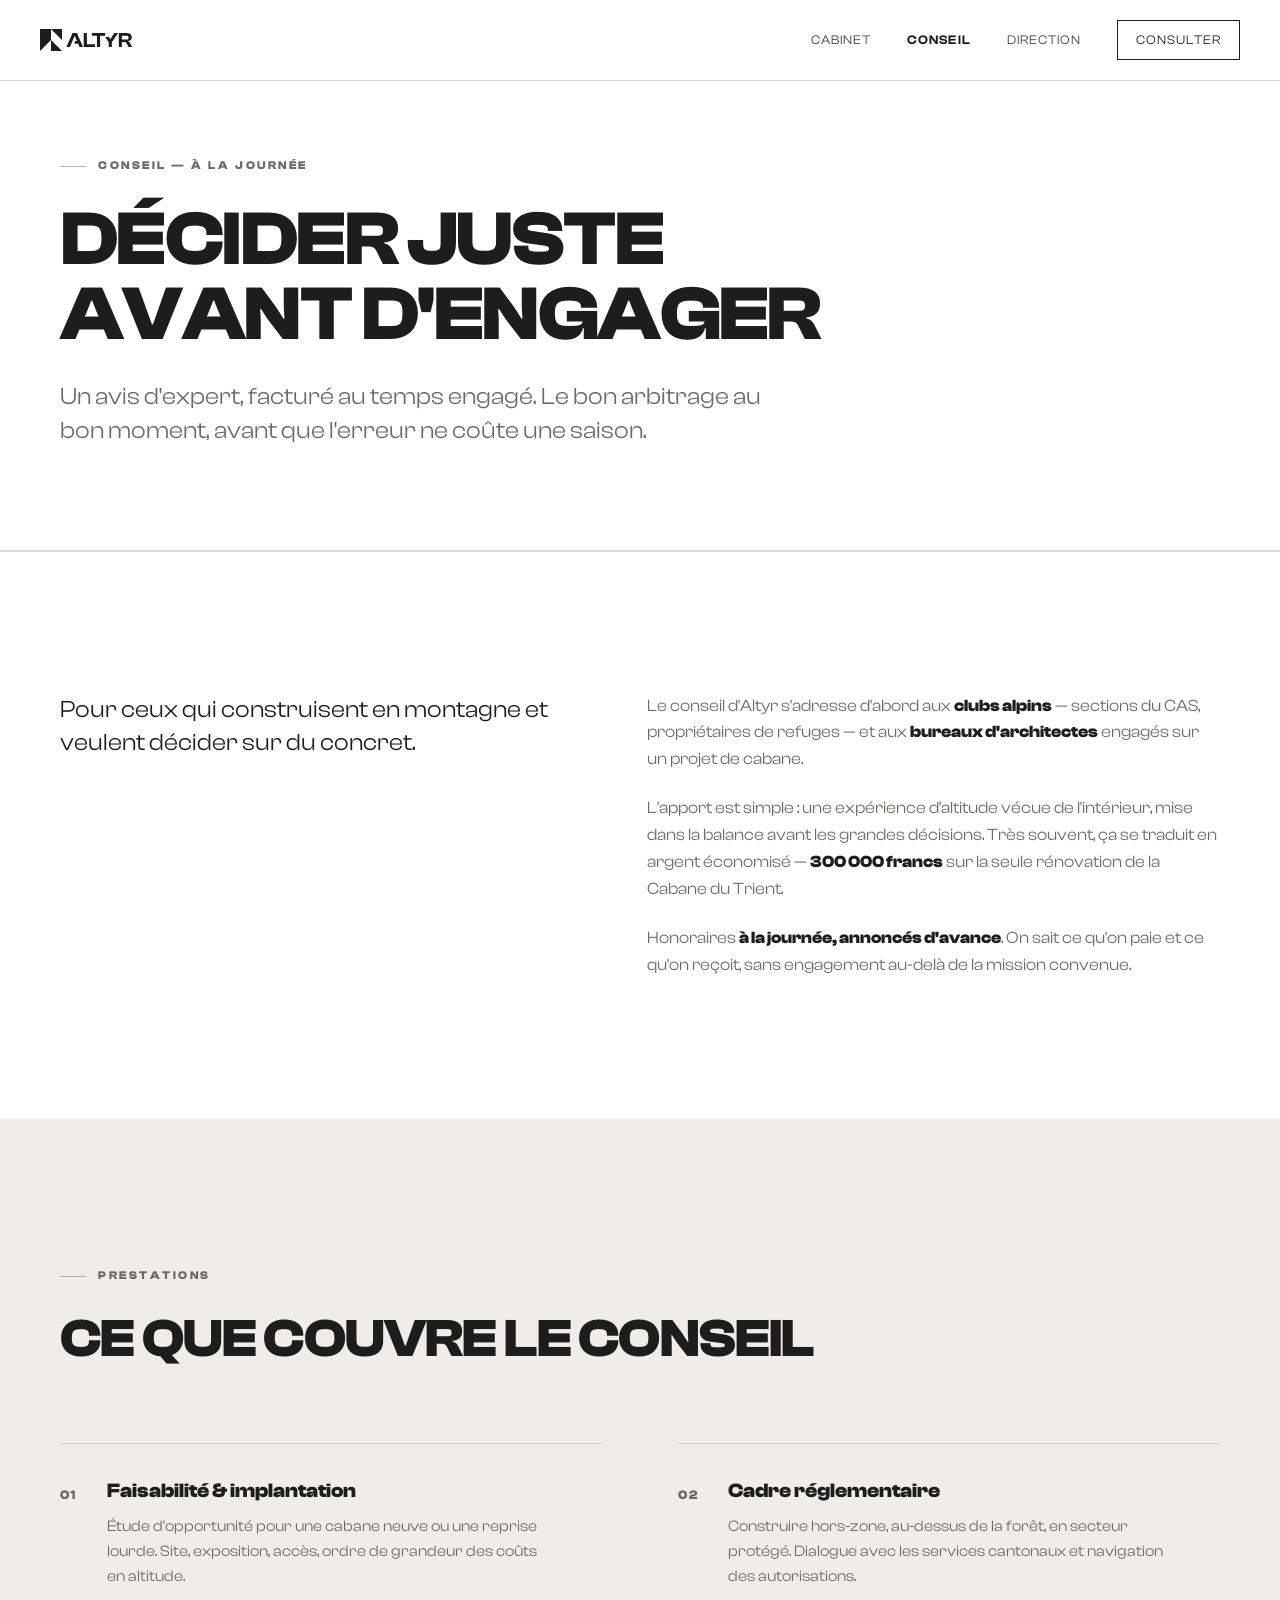
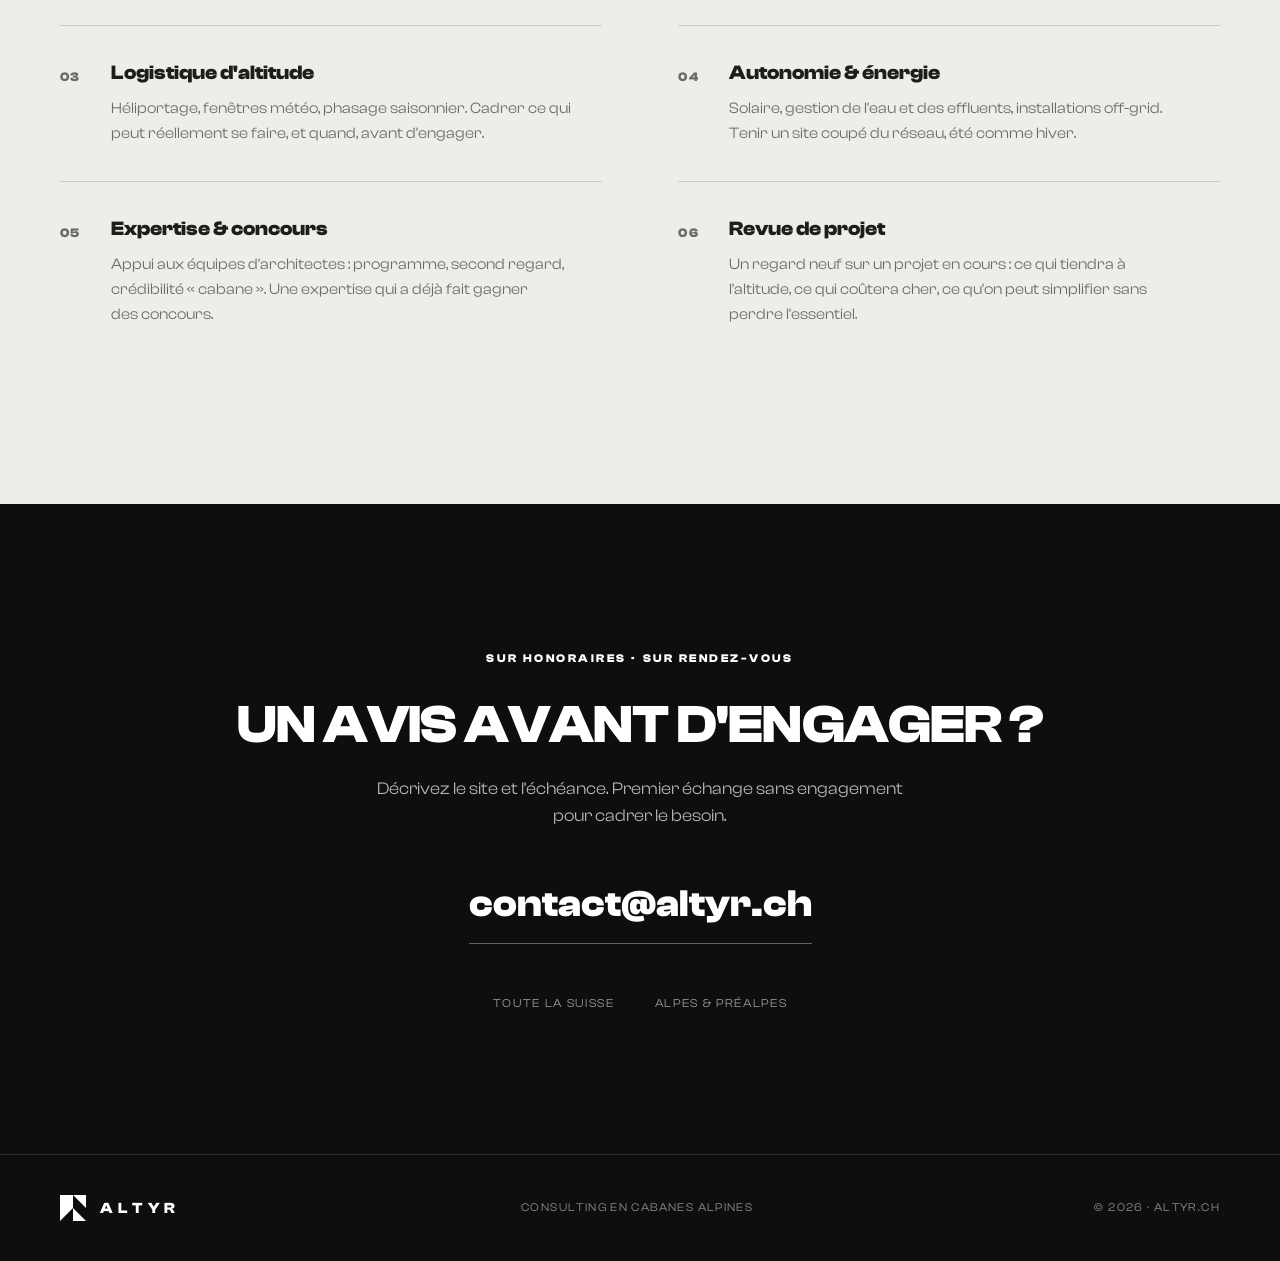
==== conseil/index.html @ 35c98b85 "V1 multi-pages : Cabinet / Conseil / Direction - Passage en multi-pages (URLs propres en dossiers /c" ====
<!DOCTYPE html>
<html lang="fr">
<head>
<meta charset="UTF-8">
<meta name="viewport" content="width=device-width, initial-scale=1.0">
<title>Conseil — Altyr · Olivier Genet</title>
<meta name="description" content="Conseil à la journée pour les cabanes de montagne : faisabilité, cadre réglementaire, logistique d'altitude, énergie, appui en concours. Pour clubs alpins et bureaux d'architectes.">
<link rel="icon" type="image/svg+xml" href="data:image/svg+xml,%3Csvg xmlns='http://www.w3.org/2000/svg' viewBox='0 0 97.15 97.15'%3E%3Crect width='97.15' height='97.15' fill='%231d1d1b'/%3E%3Cg fill='%23efede8'%3E%3Cpolygon points='48.57 0 48.57 48.57 0 97.14 0 0 48.57 0'/%3E%3Cpolygon points='48.57 97.15 48.57 48.57 97.15 97.15 48.57 97.15'/%3E%3Cpolygon points='97.15 48.57 48.57 0 97.15 0 97.15 48.57'/%3E%3C/g%3E%3C/svg%3E">
<meta property="og:type" content="website">
<meta property="og:title" content="Conseil — Altyr">
<meta property="og:description" content="Conseil à la journée pour les cabanes de montagne. Décider juste avant d'engager.">
<meta property="og:locale" content="fr_CH">
<link rel="stylesheet" href="../assets/css/styles.css">
<script defer src="../assets/js/main.js"></script>
</head>
<body class="page-sub">

<!-- NAV -->
<nav id="nav">
  <a href="../" aria-label="Altyr — accueil">
    <svg class="logo-svg" viewBox="0 0 406.84 97.15" aria-hidden="true">
      <polygon points="48.57 0 48.57 48.57 0 97.14 0 0 48.57 0"/><polygon points="48.57 97.15 48.57 48.57 97.15 97.15 48.57 97.15"/><polygon points="97.15 48.57 48.57 0 97.15 0 97.15 48.57"/>
      <path d="M327.79,18l-11.68,17.89-5.12,8.21h-1l-5.11-8.21-.26-.4h-16.71l15.51,23.4v20.26h13.78v-20.17l27.56-40.98h-16.97Z"/><path d="M347.98,79.15V18h33.77c15.06,0,23.64,6.66,23.64,18.34,0,9.95-5.75,15.88-17.25,16.98v.73c5.48,1.46,7.58,4.38,9.86,8.67l8.85,16.43h-15.88l-8.4-15.88c-2.46-4.75-4.75-6.3-11.86-6.3h-9.04v22.18h-13.69ZM361.67,46.66h19.99c6.48,0,9.4-1.83,9.4-8.21,0-6.02-2.92-8.12-9.4-8.12h-19.99v16.34Z"/><path d="M163.07,18h-19.53l-26.74,61.15h15.33l20.63-48.64h1l3.74,9.49,5.75,13.32h-9.85v12.32h15.15l5.75,13.51h15.69l-26.92-61.15Z"/><path d="M193.18,79.15V18h13.69v48.83h36.41v12.32h-50.1Z"/><path d="M251.62,79.15V30.32h-22.72v-12.32h59.14v12.32h-22.72v48.83h-13.69Z"/>
    </svg>
  </a>
  <button class="nav-toggle" id="navToggle" aria-label="Menu"><span></span><span></span><span></span></button>
  <div class="nav-links" id="navLinks">
    <a href="../">Cabinet</a>
    <a href="./" class="active">Conseil</a>
    <a href="../direction/">Direction</a>
    <a href="#contact" class="nav-cta">Consulter</a>
  </div>
</nav>

<!-- PAGE HEADER -->
<header class="phead">
  <div class="wrap">
    <span class="kicker">Conseil — à la journée</span>
    <h1>Décider juste avant d'engager</h1>
    <p class="lead">Un avis d'expert, facturé au temps engagé. Le bon arbitrage au bon moment, avant que l'erreur ne coûte une saison.</p>
  </div>
</header>

<!-- POUR QUI -->
<section class="sec" id="pour-qui">
  <div class="wrap">
    <div class="split">
      <p class="lead reveal">Pour ceux qui construisent en montagne et veulent décider sur du concret.</p>
      <div class="body-col reveal">
        <p>Le conseil d'Altyr s'adresse d'abord aux <strong>clubs alpins</strong> — sections du CAS, propriétaires de refuges — et aux <strong>bureaux d'architectes</strong> engagés sur un projet de cabane.</p>
        <p>L'apport est simple : une expérience d'altitude vécue de l'intérieur, mise dans la balance avant les grandes décisions. Très souvent, ça se traduit en argent économisé — <strong>300 000 francs</strong> sur la seule rénovation de la Cabane du Trient.</p>
        <p>Honoraires <strong>à la journée, annoncés d'avance</strong>. On sait ce qu'on paie et ce qu'on reçoit, sans engagement au-delà de la mission convenue.</p>
      </div>
    </div>
  </div>
</section>

<!-- PRESTATIONS -->
<section class="sec sec--soft" id="prestations">
  <div class="wrap">
    <div class="sec-head reveal">
      <span class="kicker">Prestations</span>
      <h2 class="title">Ce que couvre le conseil</h2>
    </div>
    <div class="doms">
      <div class="dom reveal"><span class="dom-n">01</span><div><h3>Faisabilité &amp; implantation</h3><p>Étude d'opportunité pour une cabane neuve ou une reprise lourde. Site, exposition, accès, ordre de grandeur des coûts en altitude.</p></div></div>
      <div class="dom reveal"><span class="dom-n">02</span><div><h3>Cadre réglementaire</h3><p>Construire hors-zone, au-dessus de la forêt, en secteur protégé. Dialogue avec les services cantonaux et navigation des autorisations.</p></div></div>
      <div class="dom reveal"><span class="dom-n">03</span><div><h3>Logistique d'altitude</h3><p>Héliportage, fenêtres météo, phasage saisonnier. Cadrer ce qui peut réellement se faire, et quand, avant d'engager.</p></div></div>
      <div class="dom reveal"><span class="dom-n">04</span><div><h3>Autonomie &amp; énergie</h3><p>Solaire, gestion de l'eau et des effluents, installations off-grid. Tenir un site coupé du réseau, été comme hiver.</p></div></div>
      <div class="dom reveal"><span class="dom-n">05</span><div><h3>Expertise &amp; concours</h3><p>Appui aux équipes d'architectes : programme, second regard, crédibilité « cabane ». Une expertise qui a déjà fait gagner des concours.</p></div></div>
      <div class="dom reveal"><span class="dom-n">06</span><div><h3>Revue de projet</h3><p>Un regard neuf sur un projet en cours : ce qui tiendra à l'altitude, ce qui coûtera cher, ce qu'on peut simplifier sans perdre l'essentiel.</p></div></div>
    </div>
  </div>
</section>

<!-- CONTACT -->
<section class="sec sec--dark contact" id="contact">
  <div class="wrap">
    <span class="kicker">Sur honoraires · sur rendez-vous</span>
    <h2 class="title">Un avis avant d'engager ?</h2>
    <p class="contact-sub">Décrivez le site et l'échéance. Premier échange sans engagement pour cadrer le besoin.</p>
    <a href="mailto:contact@altyr.ch" class="contact-mail">contact@altyr.ch</a>
    <div class="contact-meta">
      <span>Toute la Suisse</span>
      <span>Alpes &amp; Préalpes</span>
    </div>
  </div>
</section>

<footer>
  <div class="wrap foot">
    <div class="foot-brand">
      <svg class="mark" viewBox="0 0 97.15 97.15" aria-hidden="true"><polygon points="48.57 0 48.57 48.57 0 97.14 0 0 48.57 0"/><polygon points="48.57 97.15 48.57 48.57 97.15 97.15 48.57 97.15"/><polygon points="97.15 48.57 48.57 0 97.15 0 97.15 48.57"/></svg>
      <b>ALTYR</b>
    </div>
    <span class="foot-meta">Consulting en cabanes alpines</span>
    <span class="foot-meta">© 2026 · altyr.ch</span>
  </div>
</footer>

</body>
</html>
---- assets/css/styles.css ----
/* ==========================================================================
   ALTYR — feuille de style partagée (Cabinet / Conseil / Direction)
   Direction : monochrome éditorial. Typo : ClashDisplay self-hosted.
   ========================================================================== */

/* 1. FONTS — ClashDisplay (font de marque, accents complets) ---------------
   NeutralFace (logo) n'a pas d'accents -> reste uniquement dans le logo SVG.
   TODO : convertir les .otf en .woff2 (plus léger). */
@font-face{font-family:'ClashDisplay';src:url('../fonts/ClashDisplay-Light.otf') format('opentype');font-weight:300;font-style:normal;font-display:swap}
@font-face{font-family:'ClashDisplay';src:url('../fonts/ClashDisplay-Regular.otf') format('opentype');font-weight:400;font-style:normal;font-display:swap}
@font-face{font-family:'ClashDisplay';src:url('../fonts/ClashDisplay-Medium.otf') format('opentype');font-weight:500;font-style:normal;font-display:swap}
@font-face{font-family:'ClashDisplay';src:url('../fonts/ClashDisplay-Semibold.otf') format('opentype');font-weight:600;font-style:normal;font-display:swap}
@font-face{font-family:'ClashDisplay';src:url('../fonts/ClashDisplay-Bold.otf') format('opentype');font-weight:700;font-style:normal;font-display:swap}

/* 2. TOKENS ---------------------------------------------------------------- */
:root{
  --sans:'ClashDisplay',system-ui,-apple-system,sans-serif;
  --display:'ClashDisplay',var(--sans);
  --paper:#FFFFFF;
  --soft:#EFEDE8;
  --ink:#1D1D1B;
  --black:#0E0E0E;
  --muted:#6B6B66;
  --line:rgba(29,29,27,.16);
  --line-soft:rgba(29,29,27,.09);
  --maxw:1240px;
  --pad:40px;
}
*{box-sizing:border-box;margin:0;padding:0}
html{scroll-behavior:smooth}
body{
  background:var(--paper);color:var(--ink);
  font-family:var(--sans);font-weight:400;line-height:1.6;
  -webkit-font-smoothing:antialiased;overflow-x:hidden;
}
a{color:inherit;text-decoration:none}
img{display:block;max-width:100%}
::selection{background:var(--ink);color:var(--paper)}
:focus-visible{outline:2px solid var(--ink);outline-offset:3px}
.wrap{max-width:var(--maxw);margin:0 auto;padding:0 var(--pad)}

/* Étiquettes / kicker */
.kicker{font-size:.72rem;font-weight:700;letter-spacing:.22em;text-transform:uppercase;display:inline-flex;align-items:center;gap:12px}
.kicker::before{content:"";width:26px;height:1px;background:currentColor;opacity:.5}

/* Titres */
h1,h2,h3,h4{font-family:var(--display);font-weight:700;line-height:1.02;letter-spacing:-.01em;text-wrap:balance}
.display{font-size:clamp(2.5rem,7vw,6rem);text-transform:uppercase;line-height:.98;letter-spacing:-.02em}
.title{font-size:clamp(1.9rem,4.2vw,3.4rem);text-transform:uppercase;letter-spacing:-.015em;line-height:1.02}
p{text-wrap:pretty}
.lead{font-size:clamp(1.15rem,1.9vw,1.5rem);line-height:1.4;font-weight:400;max-width:30ch}
.muted{color:var(--muted)}

/* Boutons */
.btn{display:inline-flex;align-items:center;gap:12px;font-weight:700;font-size:.82rem;letter-spacing:.1em;text-transform:uppercase;padding:16px 26px;border:1px solid var(--ink);background:var(--ink);color:var(--paper);transition:background .3s,color .3s,transform .3s}
.btn .arr{transition:transform .3s}
.btn:hover{background:transparent;color:var(--ink)}
.btn:hover .arr{transform:translateX(5px)}
.btn--ghost{background:transparent;color:var(--ink)}
.btn--ghost:hover{background:var(--ink);color:var(--paper)}
.btn--light{border-color:var(--paper);background:var(--paper);color:var(--ink)}
.btn--light:hover{background:transparent;color:var(--paper)}

/* 3. NAV ------------------------------------------------------------------ */
nav{position:fixed;inset:0 0 auto 0;z-index:60;display:flex;align-items:center;justify-content:space-between;padding:20px var(--pad);transition:background .4s ease,border-color .4s,padding .4s;border-bottom:1px solid transparent;color:var(--paper)}
nav.scrolled{background:rgba(255,255,255,.92);backdrop-filter:blur(10px);border-bottom:1px solid var(--line);color:var(--ink);padding:14px var(--pad)}
/* Sous-pages : nav solide d'emblée (pas de photo derrière) */
.page-sub nav{background:rgba(255,255,255,.92);backdrop-filter:blur(10px);border-bottom:1px solid var(--line);color:var(--ink)}
.logo-svg{height:22px;width:auto;display:block;fill:currentColor}
.nav-links{display:flex;align-items:center;gap:36px}
.nav-links a{font-size:.8rem;letter-spacing:.08em;text-transform:uppercase;font-weight:400;opacity:.85;transition:opacity .25s}
.nav-links a:hover,.nav-links a.active{opacity:1}
.nav-links a.active{font-weight:600}
.nav-cta{border:1px solid currentColor;padding:9px 18px;font-weight:700;letter-spacing:.1em;opacity:1!important;transition:background .25s,color .25s}
nav.scrolled .nav-cta:hover,.page-sub nav .nav-cta:hover{background:var(--ink);color:var(--paper)}
nav:not(.scrolled):not(.page-sub nav) .nav-cta:hover{background:var(--paper);color:var(--ink)}
.nav-toggle{display:none}

/* 4. HERO (home) --------------------------------------------------------- */
.hero{position:relative;min-height:100svh;display:flex;align-items:flex-end;overflow:hidden}
.hero-img{position:absolute;inset:0;z-index:0}
.hero-img img{width:100%;height:100%;object-fit:cover;animation:slowzoom 18s ease-out forwards}
@keyframes slowzoom{from{transform:scale(1.08)}to{transform:scale(1)}}
.hero::after{content:"";position:absolute;inset:0;z-index:1;pointer-events:none;background:linear-gradient(180deg,rgba(14,14,14,.55) 0%,rgba(14,14,14,.1) 32%,rgba(14,14,14,.15) 60%,rgba(14,14,14,.82) 100%)}
.hero-inner{position:relative;z-index:2;width:100%;color:#fff;padding-bottom:64px}
.hero .kicker{margin-bottom:26px;color:#fff}
.hero h1{margin-bottom:30px;max-width:18ch;color:#fff}
.hero-sub{font-size:clamp(1rem,1.5vw,1.2rem);max-width:46ch;margin-bottom:38px;color:rgba(255,255,255,.86);font-weight:400}
.hero-actions{display:flex;align-items:center;gap:18px;flex-wrap:wrap}
.hero-coord{position:absolute;z-index:2;top:46%;right:var(--pad);text-align:right;font-size:.72rem;letter-spacing:.16em;text-transform:uppercase;color:rgba(255,255,255,.75);line-height:2}

/* Page header (sous-pages) */
.phead{padding:150px 0 clamp(56px,8vw,104px);border-bottom:1px solid var(--line)}
.phead .kicker{color:var(--muted);margin-bottom:26px}
.phead h1{font-size:clamp(2.3rem,6vw,4.8rem);text-transform:uppercase;letter-spacing:-.02em;line-height:.98;margin-bottom:28px;max-width:17ch}
.phead .lead{max-width:42ch;color:var(--muted)}

/* 5. SECTIONS ------------------------------------------------------------ */
.sec{padding:clamp(80px,11vw,150px) 0;border-top:1px solid var(--line)}
.sec--soft{background:var(--soft);border-top:none}
.sec--dark{background:var(--black);color:#fff;border-top:none}
.sec--dark .muted{color:rgba(255,255,255,.62)}
.sec-head{margin-bottom:clamp(46px,6vw,84px)}
.sec-head .kicker{margin-bottom:26px;color:var(--muted)}
.sec--dark .sec-head .kicker{color:rgba(255,255,255,.7)}

.split{display:grid;grid-template-columns:1fr 1.15fr;gap:clamp(40px,7vw,100px);align-items:start}
.body-col p{color:var(--muted);font-size:1.05rem;margin-bottom:22px;max-width:52ch}
.body-col p:last-child{margin-bottom:0}
.body-col strong{color:var(--ink);font-weight:700}
.sec--dark .body-col strong{color:#fff}

.creds{display:grid;grid-template-columns:repeat(4,1fr);margin-top:clamp(50px,6vw,80px);border-top:1px solid var(--line)}
.cred{padding:24px 22px 0 0;border-right:1px solid var(--line);font-size:.9rem;color:var(--muted)}
.cred:last-child{border-right:none}
.cred b{display:block;font-size:1.4rem;font-weight:700;color:var(--ink);margin-bottom:6px;letter-spacing:-.01em}

/* Offres (home) : 2 cartes -> Conseil / Direction */
.offers{display:grid;grid-template-columns:1fr 1fr}
.offer{display:block;padding:clamp(34px,4vw,52px) 0;border-top:1px solid var(--line);transition:background .3s}
.offer:nth-child(1){border-right:1px solid var(--line);padding-right:clamp(28px,4vw,56px)}
.offer:nth-child(2){padding-left:clamp(28px,4vw,56px)}
.offer .onum{font-size:.74rem;font-weight:700;letter-spacing:.18em;text-transform:uppercase;color:var(--muted)}
.offer h3{font-size:clamp(1.6rem,2.8vw,2.3rem);text-transform:uppercase;letter-spacing:-.015em;margin:18px 0 16px}
.offer p{color:var(--muted);font-size:1.02rem;max-width:42ch;margin-bottom:24px}
.offer .more{display:inline-flex;align-items:center;gap:10px;font-weight:700;font-size:.8rem;letter-spacing:.1em;text-transform:uppercase}
.offer .more .arr{transition:transform .3s}
.offer:hover .more .arr{transform:translateX(6px)}

/* Repères : 3 chiffres */
.figs{display:grid;grid-template-columns:repeat(3,1fr)}
.fig{padding:0 44px;border-left:1px solid var(--line)}
.fig:first-child{padding-left:0;border-left:none}
.fig-n{font-family:var(--display);font-size:clamp(2.4rem,4.6vw,3.6rem);font-weight:700;letter-spacing:-.03em;line-height:1;margin-bottom:20px}
.fig p{color:var(--muted);font-size:.98rem;max-width:34ch}

/* Liste de prestations (sous-pages) */
.doms{display:grid;grid-template-columns:repeat(2,1fr);column-gap:clamp(40px,6vw,90px)}
.dom{display:grid;grid-template-columns:auto 1fr;gap:30px;align-items:start;padding:36px 0;border-top:1px solid var(--line)}
.dom-n{font-size:.8rem;font-weight:700;letter-spacing:.1em;color:var(--muted);padding-top:5px}
.dom h3{font-size:1.25rem;text-transform:none;letter-spacing:0;margin-bottom:12px;line-height:1.1}
.dom p{color:var(--muted);font-size:.97rem;max-width:42ch}

/* Approche / principes (bloc noir) */
.principes{display:grid;grid-template-columns:repeat(3,1fr);gap:clamp(30px,4vw,56px)}
.principe .pn{display:block;font-size:.74rem;font-weight:700;letter-spacing:.18em;text-transform:uppercase;color:rgba(255,255,255,.7);padding-bottom:18px;margin-bottom:22px;border-bottom:1px solid rgba(255,255,255,.2)}
.sec:not(.sec--dark) .principe .pn{color:var(--muted);border-bottom-color:var(--line)}
.principe h4{font-size:1.5rem;text-transform:none;letter-spacing:-.01em;margin-bottom:14px;line-height:1.08}
.principe p{color:rgba(255,255,255,.62);font-size:.97rem;max-width:34ch}
.sec:not(.sec--dark) .principe p{color:var(--muted)}

/* Olivier */
.about{display:grid;grid-template-columns:.85fr 1.15fr;gap:clamp(40px,6vw,90px);align-items:center}
.portrait{aspect-ratio:4/5;background:var(--soft);border:1px solid var(--line);position:relative;overflow:hidden;display:flex;align-items:center;justify-content:center}
.portrait img{width:100%;height:100%;object-fit:cover}
.portrait .mark{width:46%;opacity:.12;fill:var(--ink)}
.portrait .ph{position:absolute;bottom:18px;left:18px;font-size:.66rem;letter-spacing:.16em;text-transform:uppercase;color:var(--muted)}
.about .lead{margin-bottom:26px}
.about p{color:var(--muted);font-size:1.03rem;margin-bottom:20px;max-width:48ch}
.about strong{color:var(--ink);font-weight:700}
.sign{margin-top:28px;font-family:var(--display);font-size:1.3rem;font-weight:700}

/* Contact (bloc noir, partagé) */
.contact{text-align:center}
.contact .kicker{justify-content:center;margin-bottom:30px}
.contact .kicker::before{display:none}
.contact h2{margin-bottom:22px}
.contact-sub{color:rgba(255,255,255,.7);max-width:46ch;margin:0 auto 44px;font-size:1.08rem}
.contact-mail{display:inline-block;font-family:var(--display);font-size:clamp(1.5rem,3.4vw,2.4rem);font-weight:700;border-bottom:1px solid rgba(255,255,255,.35);padding-bottom:8px;transition:border-color .3s,opacity .3s}
.contact-mail:hover{border-color:#fff;opacity:.85}
.contact-meta{margin-top:50px;display:flex;justify-content:center;gap:40px;flex-wrap:wrap;font-size:.74rem;letter-spacing:.14em;text-transform:uppercase;color:rgba(255,255,255,.6)}

/* Footer */
footer{background:var(--black);color:#fff;padding:40px 0;border-top:1px solid rgba(255,255,255,.12)}
.foot{display:flex;align-items:center;justify-content:space-between;gap:24px;flex-wrap:wrap}
.foot-brand{display:flex;align-items:center;gap:14px}
.foot-brand .mark{width:26px;fill:#fff}
.foot-brand b{font-family:var(--display);font-weight:700;letter-spacing:.3em;font-size:.95rem}
.foot-meta{font-size:.72rem;letter-spacing:.12em;text-transform:uppercase;color:rgba(255,255,255,.55)}

/* Reveal */
.reveal{opacity:0;transform:translateY(24px);transition:opacity .9s ease,transform .9s cubic-bezier(.2,.8,.2,1)}
.reveal.in{opacity:1;transform:none}

/* 6. RESPONSIVE ---------------------------------------------------------- */
@media(max-width:900px){
  :root{--pad:24px}
  .nav-links{position:fixed;inset:0;background:var(--ink);color:#fff;flex-direction:column;justify-content:center;gap:30px;transform:translateX(100%);transition:transform .4s ease}
  .nav-links.open{transform:none}
  .nav-links a{font-size:1.3rem;opacity:1}
  .nav-cta{border-color:#fff}
  .nav-toggle{display:block;z-index:70;width:30px;height:20px;position:relative;background:none;border:none;cursor:pointer;color:inherit}
  .nav-toggle span{position:absolute;left:0;right:0;height:2px;background:currentColor;transition:.3s}
  .nav-toggle span:nth-child(1){top:1px}
  .nav-toggle span:nth-child(2){top:9px}
  .nav-toggle span:nth-child(3){top:17px}
  .nav-toggle.open{color:#fff}
  .nav-toggle.open span:nth-child(1){top:9px;transform:rotate(45deg)}
  .nav-toggle.open span:nth-child(2){opacity:0}
  .nav-toggle.open span:nth-child(3){top:9px;transform:rotate(-45deg)}
  .split,.about{grid-template-columns:1fr;gap:42px}
  .offers{grid-template-columns:1fr}
  .offer:nth-child(1){border-right:none;padding-right:0}
  .offer:nth-child(2){padding-left:0}
  .figs{grid-template-columns:1fr}
  .fig{padding:30px 0;border-left:none;border-top:1px solid var(--line)}
  .fig:first-child{padding-top:0;border-top:none}
  .doms{grid-template-columns:1fr;column-gap:0}
  .principes{grid-template-columns:1fr;gap:38px}
  .hero-coord{display:none}
  .creds{grid-template-columns:1fr 1fr}
  .cred:nth-child(2){border-right:none}
  .cred{border-bottom:1px solid var(--line);padding:18px 16px 18px 0}
  .portrait{max-width:360px}
}
@media(max-width:520px){
  .creds{grid-template-columns:1fr}
  .cred{border-right:none}
  .hero-actions .btn{width:100%;justify-content:center}
}
@media(prefers-reduced-motion:reduce){
  *{animation:none!important;transition:none!important}
  .reveal{opacity:1;transform:none}html{scroll-behavior:auto}
  .hero-img img{animation:none}
}
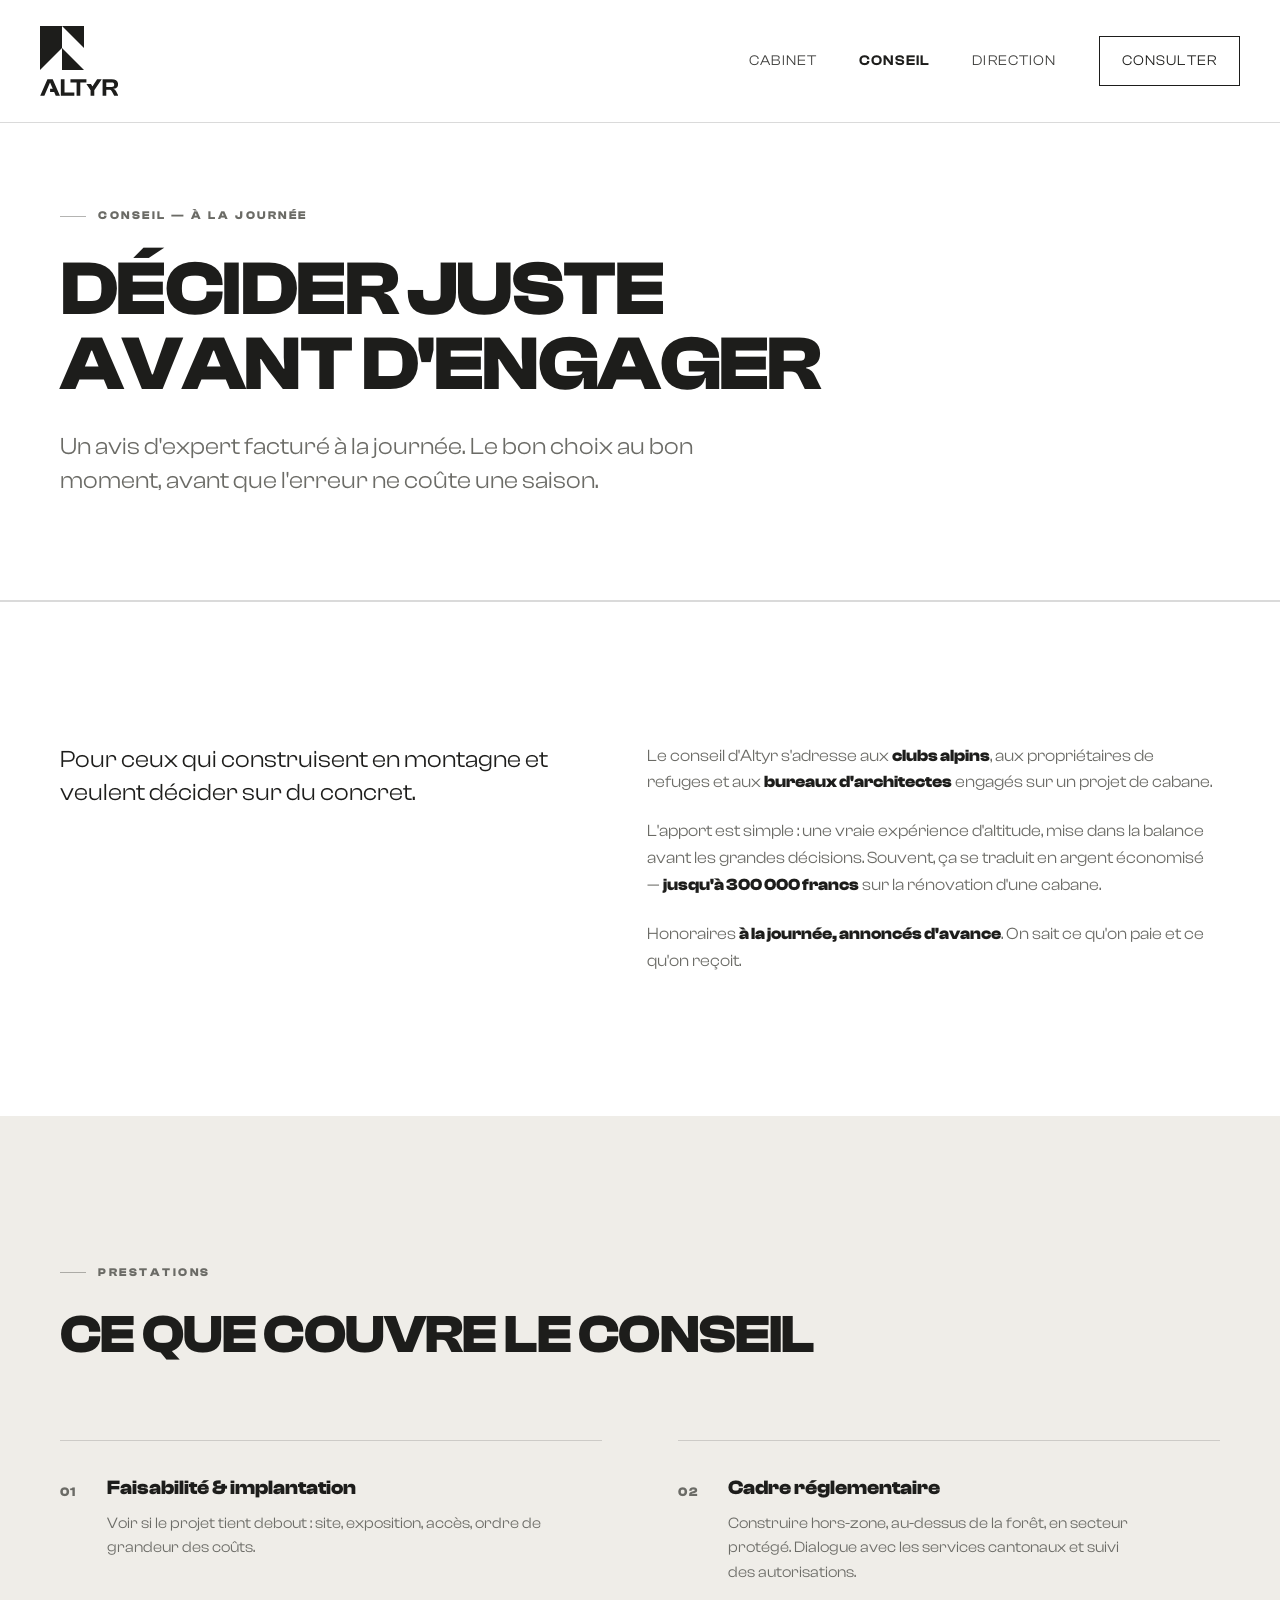
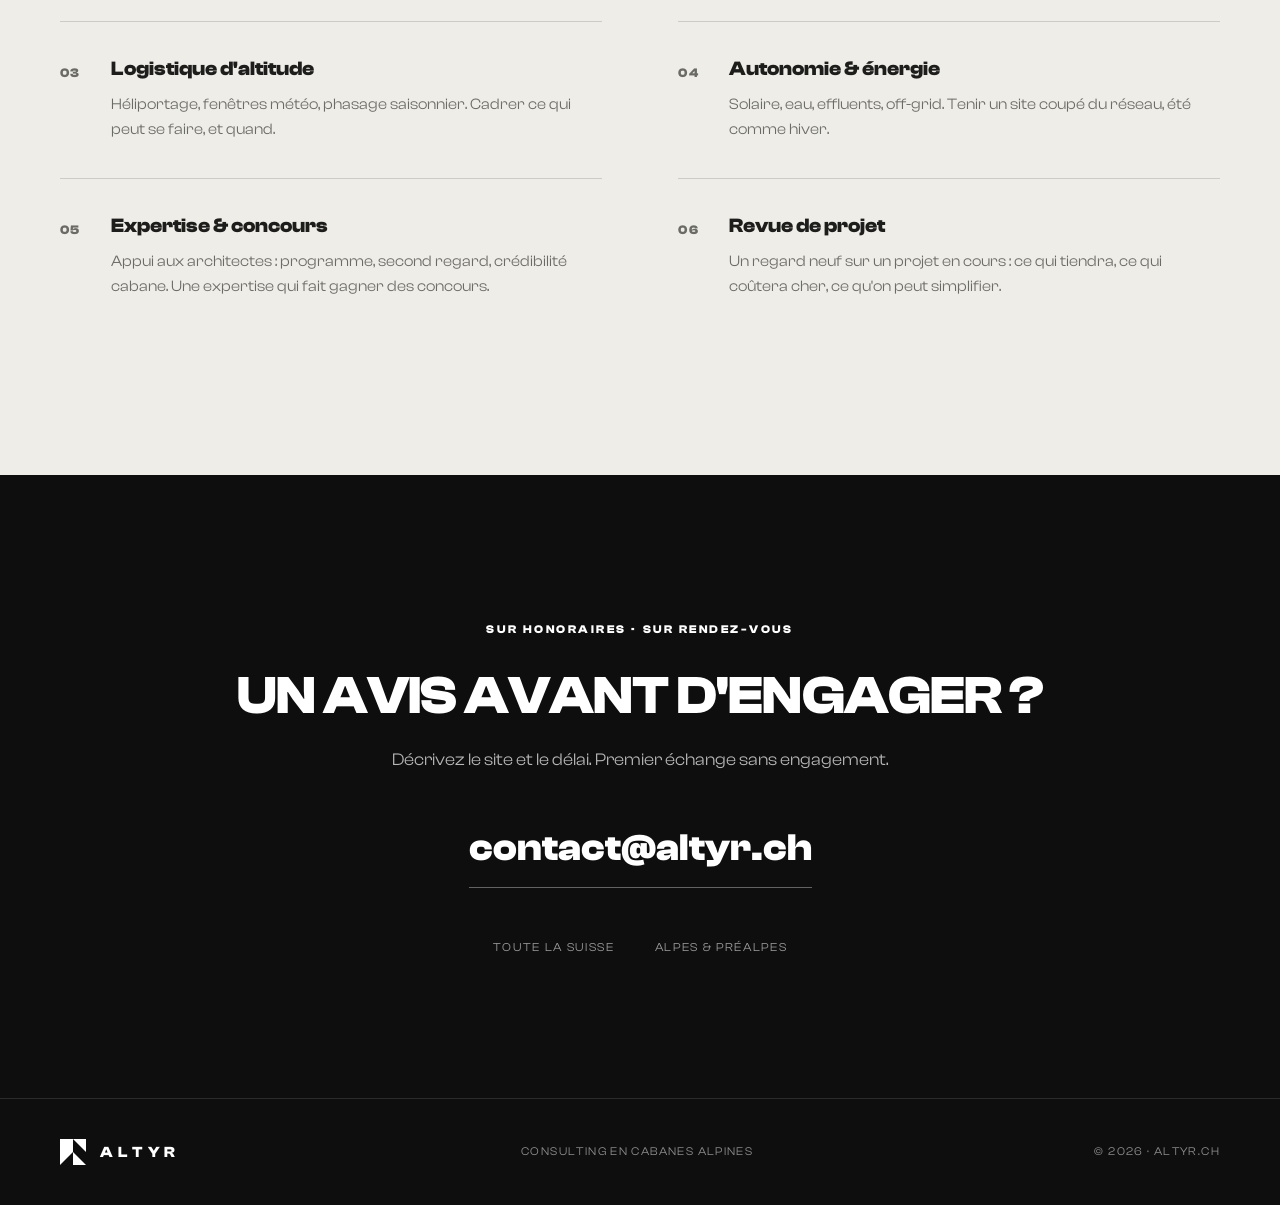
==== commit 814aaf1a: "Logo vertical + nav agrandie, retrait CAS/Diablerets, copy simplifiée - Logo en version verticale (m" ====
--- a/conseil/index.html
+++ b/conseil/index.html
@@ -4,7 +4,7 @@
 <meta charset="UTF-8">
 <meta name="viewport" content="width=device-width, initial-scale=1.0">
 <title>Conseil — Altyr · Olivier Genet</title>
-<meta name="description" content="Conseil à la journée pour les cabanes de montagne : faisabilité, cadre réglementaire, logistique d'altitude, énergie, appui en concours. Pour clubs alpins et bureaux d'architectes.">
+<meta name="description" content="Conseil à la journée pour les cabanes de montagne : faisabilité, autorisations, logistique, énergie, appui en concours. Pour clubs alpins et bureaux d'architectes.">
 <link rel="icon" type="image/svg+xml" href="data:image/svg+xml,%3Csvg xmlns='http://www.w3.org/2000/svg' viewBox='0 0 97.15 97.15'%3E%3Crect width='97.15' height='97.15' fill='%231d1d1b'/%3E%3Cg fill='%23efede8'%3E%3Cpolygon points='48.57 0 48.57 48.57 0 97.14 0 0 48.57 0'/%3E%3Cpolygon points='48.57 97.15 48.57 48.57 97.15 97.15 48.57 97.15'/%3E%3Cpolygon points='97.15 48.57 48.57 0 97.15 0 97.15 48.57'/%3E%3C/g%3E%3C/svg%3E">
 <meta property="og:type" content="website">
 <meta property="og:title" content="Conseil — Altyr">
@@ -17,11 +17,9 @@
 
 <!-- NAV -->
 <nav id="nav">
-  <a href="../" aria-label="Altyr — accueil">
-    <svg class="logo-svg" viewBox="0 0 406.84 97.15" aria-hidden="true">
-      <polygon points="48.57 0 48.57 48.57 0 97.14 0 0 48.57 0"/><polygon points="48.57 97.15 48.57 48.57 97.15 97.15 48.57 97.15"/><polygon points="97.15 48.57 48.57 0 97.15 0 97.15 48.57"/>
-      <path d="M327.79,18l-11.68,17.89-5.12,8.21h-1l-5.11-8.21-.26-.4h-16.71l15.51,23.4v20.26h13.78v-20.17l27.56-40.98h-16.97Z"/><path d="M347.98,79.15V18h33.77c15.06,0,23.64,6.66,23.64,18.34,0,9.95-5.75,15.88-17.25,16.98v.73c5.48,1.46,7.58,4.38,9.86,8.67l8.85,16.43h-15.88l-8.4-15.88c-2.46-4.75-4.75-6.3-11.86-6.3h-9.04v22.18h-13.69ZM361.67,46.66h19.99c6.48,0,9.4-1.83,9.4-8.21,0-6.02-2.92-8.12-9.4-8.12h-19.99v16.34Z"/><path d="M163.07,18h-19.53l-26.74,61.15h15.33l20.63-48.64h1l3.74,9.49,5.75,13.32h-9.85v12.32h15.15l5.75,13.51h15.69l-26.92-61.15Z"/><path d="M193.18,79.15V18h13.69v48.83h36.41v12.32h-50.1Z"/><path d="M251.62,79.15V30.32h-22.72v-12.32h59.14v12.32h-22.72v48.83h-13.69Z"/>
-    </svg>
+  <a href="../" class="logo-stack" aria-label="Altyr — accueil">
+    <svg class="lmark" viewBox="0 0 97.15 97.15" aria-hidden="true"><polygon points="48.57 0 48.57 48.57 0 97.14 0 0 48.57 0"/><polygon points="48.57 97.15 48.57 48.57 97.15 97.15 48.57 97.15"/><polygon points="97.15 48.57 48.57 0 97.15 0 97.15 48.57"/></svg>
+    <svg class="lword" viewBox="116 17 290 63" aria-hidden="true"><path d="M163.07,18h-19.53l-26.74,61.15h15.33l20.63-48.64h1l3.74,9.49,5.75,13.32h-9.85v12.32h15.15l5.75,13.51h15.69l-26.92-61.15Z"/><path d="M193.18,79.15V18h13.69v48.83h36.41v12.32h-50.1Z"/><path d="M251.62,79.15V30.32h-22.72v-12.32h59.14v12.32h-22.72v48.83h-13.69Z"/><path d="M327.79,18l-11.68,17.89-5.12,8.21h-1l-5.11-8.21-.26-.4h-16.71l15.51,23.4v20.26h13.78v-20.17l27.56-40.98h-16.97Z"/><path d="M347.98,79.15V18h33.77c15.06,0,23.64,6.66,23.64,18.34,0,9.95-5.75,15.88-17.25,16.98v.73c5.48,1.46,7.58,4.38,9.86,8.67l8.85,16.43h-15.88l-8.4-15.88c-2.46-4.75-4.75-6.3-11.86-6.3h-9.04v22.18h-13.69ZM361.67,46.66h19.99c6.48,0,9.4-1.83,9.4-8.21,0-6.02-2.92-8.12-9.4-8.12h-19.99v16.34Z"/></svg>
   </a>
   <button class="nav-toggle" id="navToggle" aria-label="Menu"><span></span><span></span><span></span></button>
   <div class="nav-links" id="navLinks">
@@ -37,7 +35,7 @@
   <div class="wrap">
     <span class="kicker">Conseil — à la journée</span>
     <h1>Décider juste avant d'engager</h1>
-    <p class="lead">Un avis d'expert, facturé au temps engagé. Le bon arbitrage au bon moment, avant que l'erreur ne coûte une saison.</p>
+    <p class="lead">Un avis d'expert facturé à la journée. Le bon choix au bon moment, avant que l'erreur ne coûte une saison.</p>
   </div>
 </header>
 
@@ -47,9 +45,9 @@
     <div class="split">
       <p class="lead reveal">Pour ceux qui construisent en montagne et veulent décider sur du concret.</p>
       <div class="body-col reveal">
-        <p>Le conseil d'Altyr s'adresse d'abord aux <strong>clubs alpins</strong> — sections du CAS, propriétaires de refuges — et aux <strong>bureaux d'architectes</strong> engagés sur un projet de cabane.</p>
-        <p>L'apport est simple : une expérience d'altitude vécue de l'intérieur, mise dans la balance avant les grandes décisions. Très souvent, ça se traduit en argent économisé — <strong>300 000 francs</strong> sur la seule rénovation de la Cabane du Trient.</p>
-        <p>Honoraires <strong>à la journée, annoncés d'avance</strong>. On sait ce qu'on paie et ce qu'on reçoit, sans engagement au-delà de la mission convenue.</p>
+        <p>Le conseil d'Altyr s'adresse aux <strong>clubs alpins</strong>, aux propriétaires de refuges et aux <strong>bureaux d'architectes</strong> engagés sur un projet de cabane.</p>
+        <p>L'apport est simple : une vraie expérience d'altitude, mise dans la balance avant les grandes décisions. Souvent, ça se traduit en argent économisé — <strong>jusqu'à 300 000 francs</strong> sur la rénovation d'une cabane.</p>
+        <p>Honoraires <strong>à la journée, annoncés d'avance</strong>. On sait ce qu'on paie et ce qu'on reçoit.</p>
       </div>
     </div>
   </div>
@@ -63,12 +61,12 @@
       <h2 class="title">Ce que couvre le conseil</h2>
     </div>
     <div class="doms">
-      <div class="dom reveal"><span class="dom-n">01</span><div><h3>Faisabilité &amp; implantation</h3><p>Étude d'opportunité pour une cabane neuve ou une reprise lourde. Site, exposition, accès, ordre de grandeur des coûts en altitude.</p></div></div>
-      <div class="dom reveal"><span class="dom-n">02</span><div><h3>Cadre réglementaire</h3><p>Construire hors-zone, au-dessus de la forêt, en secteur protégé. Dialogue avec les services cantonaux et navigation des autorisations.</p></div></div>
-      <div class="dom reveal"><span class="dom-n">03</span><div><h3>Logistique d'altitude</h3><p>Héliportage, fenêtres météo, phasage saisonnier. Cadrer ce qui peut réellement se faire, et quand, avant d'engager.</p></div></div>
-      <div class="dom reveal"><span class="dom-n">04</span><div><h3>Autonomie &amp; énergie</h3><p>Solaire, gestion de l'eau et des effluents, installations off-grid. Tenir un site coupé du réseau, été comme hiver.</p></div></div>
-      <div class="dom reveal"><span class="dom-n">05</span><div><h3>Expertise &amp; concours</h3><p>Appui aux équipes d'architectes : programme, second regard, crédibilité « cabane ». Une expertise qui a déjà fait gagner des concours.</p></div></div>
-      <div class="dom reveal"><span class="dom-n">06</span><div><h3>Revue de projet</h3><p>Un regard neuf sur un projet en cours : ce qui tiendra à l'altitude, ce qui coûtera cher, ce qu'on peut simplifier sans perdre l'essentiel.</p></div></div>
+      <div class="dom reveal"><span class="dom-n">01</span><div><h3>Faisabilité &amp; implantation</h3><p>Voir si le projet tient debout : site, exposition, accès, ordre de grandeur des coûts.</p></div></div>
+      <div class="dom reveal"><span class="dom-n">02</span><div><h3>Cadre réglementaire</h3><p>Construire hors-zone, au-dessus de la forêt, en secteur protégé. Dialogue avec les services cantonaux et suivi des autorisations.</p></div></div>
+      <div class="dom reveal"><span class="dom-n">03</span><div><h3>Logistique d'altitude</h3><p>Héliportage, fenêtres météo, phasage saisonnier. Cadrer ce qui peut se faire, et quand.</p></div></div>
+      <div class="dom reveal"><span class="dom-n">04</span><div><h3>Autonomie &amp; énergie</h3><p>Solaire, eau, effluents, off-grid. Tenir un site coupé du réseau, été comme hiver.</p></div></div>
+      <div class="dom reveal"><span class="dom-n">05</span><div><h3>Expertise &amp; concours</h3><p>Appui aux architectes : programme, second regard, crédibilité cabane. Une expertise qui fait gagner des concours.</p></div></div>
+      <div class="dom reveal"><span class="dom-n">06</span><div><h3>Revue de projet</h3><p>Un regard neuf sur un projet en cours : ce qui tiendra, ce qui coûtera cher, ce qu'on peut simplifier.</p></div></div>
     </div>
   </div>
 </section>
@@ -78,7 +76,7 @@
   <div class="wrap">
     <span class="kicker">Sur honoraires · sur rendez-vous</span>
     <h2 class="title">Un avis avant d'engager ?</h2>
-    <p class="contact-sub">Décrivez le site et l'échéance. Premier échange sans engagement pour cadrer le besoin.</p>
+    <p class="contact-sub">Décrivez le site et le délai. Premier échange sans engagement.</p>
     <a href="mailto:contact@altyr.ch" class="contact-mail">contact@altyr.ch</a>
     <div class="contact-meta">
       <span>Toute la Suisse</span>
--- a/assets/css/styles.css
+++ b/assets/css/styles.css
@@ -62,16 +62,21 @@
 .btn--light:hover{background:transparent;color:var(--paper)}
 
 /* 3. NAV ------------------------------------------------------------------ */
-nav{position:fixed;inset:0 0 auto 0;z-index:60;display:flex;align-items:center;justify-content:space-between;padding:20px var(--pad);transition:background .4s ease,border-color .4s,padding .4s;border-bottom:1px solid transparent;color:var(--paper)}
-nav.scrolled{background:rgba(255,255,255,.92);backdrop-filter:blur(10px);border-bottom:1px solid var(--line);color:var(--ink);padding:14px var(--pad)}
+nav{position:fixed;inset:0 0 auto 0;z-index:60;display:flex;align-items:center;justify-content:space-between;padding:26px var(--pad);transition:background .4s ease,border-color .4s,padding .4s;border-bottom:1px solid transparent;color:var(--paper)}
+nav.scrolled{background:rgba(255,255,255,.92);backdrop-filter:blur(10px);border-bottom:1px solid var(--line);color:var(--ink);padding:18px var(--pad)}
 /* Sous-pages : nav solide d'emblée (pas de photo derrière) */
 .page-sub nav{background:rgba(255,255,255,.92);backdrop-filter:blur(10px);border-bottom:1px solid var(--line);color:var(--ink)}
-.logo-svg{height:22px;width:auto;display:block;fill:currentColor}
-.nav-links{display:flex;align-items:center;gap:36px}
-.nav-links a{font-size:.8rem;letter-spacing:.08em;text-transform:uppercase;font-weight:400;opacity:.85;transition:opacity .25s}
+/* Logo vertical : mark au-dessus, wordmark ALTYR dessous */
+.logo-stack{display:flex;flex-direction:column;align-items:flex-start;gap:9px}
+.logo-stack .lmark{height:44px;width:auto;display:block;fill:currentColor;transition:height .4s}
+.logo-stack .lword{height:17px;width:auto;display:block;fill:currentColor;transition:height .4s}
+nav.scrolled .logo-stack .lmark{height:34px}
+nav.scrolled .logo-stack .lword{height:13px}
+.nav-links{display:flex;align-items:center;gap:42px}
+.nav-links a{font-size:.9rem;letter-spacing:.08em;text-transform:uppercase;font-weight:400;opacity:.85;transition:opacity .25s}
 .nav-links a:hover,.nav-links a.active{opacity:1}
 .nav-links a.active{font-weight:600}
-.nav-cta{border:1px solid currentColor;padding:9px 18px;font-weight:700;letter-spacing:.1em;opacity:1!important;transition:background .25s,color .25s}
+.nav-cta{border:1px solid currentColor;padding:12px 22px;font-weight:700;letter-spacing:.1em;opacity:1!important;transition:background .25s,color .25s}
 nav.scrolled .nav-cta:hover,.page-sub nav .nav-cta:hover{background:var(--ink);color:var(--paper)}
 nav:not(.scrolled):not(.page-sub nav) .nav-cta:hover{background:var(--paper);color:var(--ink)}
 .nav-toggle{display:none}
@@ -90,7 +95,7 @@
 .hero-coord{position:absolute;z-index:2;top:46%;right:var(--pad);text-align:right;font-size:.72rem;letter-spacing:.16em;text-transform:uppercase;color:rgba(255,255,255,.75);line-height:2}
 
 /* Page header (sous-pages) */
-.phead{padding:150px 0 clamp(56px,8vw,104px);border-bottom:1px solid var(--line)}
+.phead{padding:200px 0 clamp(56px,8vw,104px);border-bottom:1px solid var(--line)}
 .phead .kicker{color:var(--muted);margin-bottom:26px}
 .phead h1{font-size:clamp(2.3rem,6vw,4.8rem);text-transform:uppercase;letter-spacing:-.02em;line-height:.98;margin-bottom:28px;max-width:17ch}
 .phead .lead{max-width:42ch;color:var(--muted)}
@@ -185,6 +190,9 @@
 /* 6. RESPONSIVE ---------------------------------------------------------- */
 @media(max-width:900px){
   :root{--pad:24px}
+  nav{padding:20px var(--pad)}
+  .logo-stack .lmark{height:38px}
+  .logo-stack .lword{height:14px}
   .nav-links{position:fixed;inset:0;background:var(--ink);color:#fff;flex-direction:column;justify-content:center;gap:30px;transform:translateX(100%);transition:transform .4s ease}
   .nav-links.open{transform:none}
   .nav-links a{font-size:1.3rem;opacity:1}
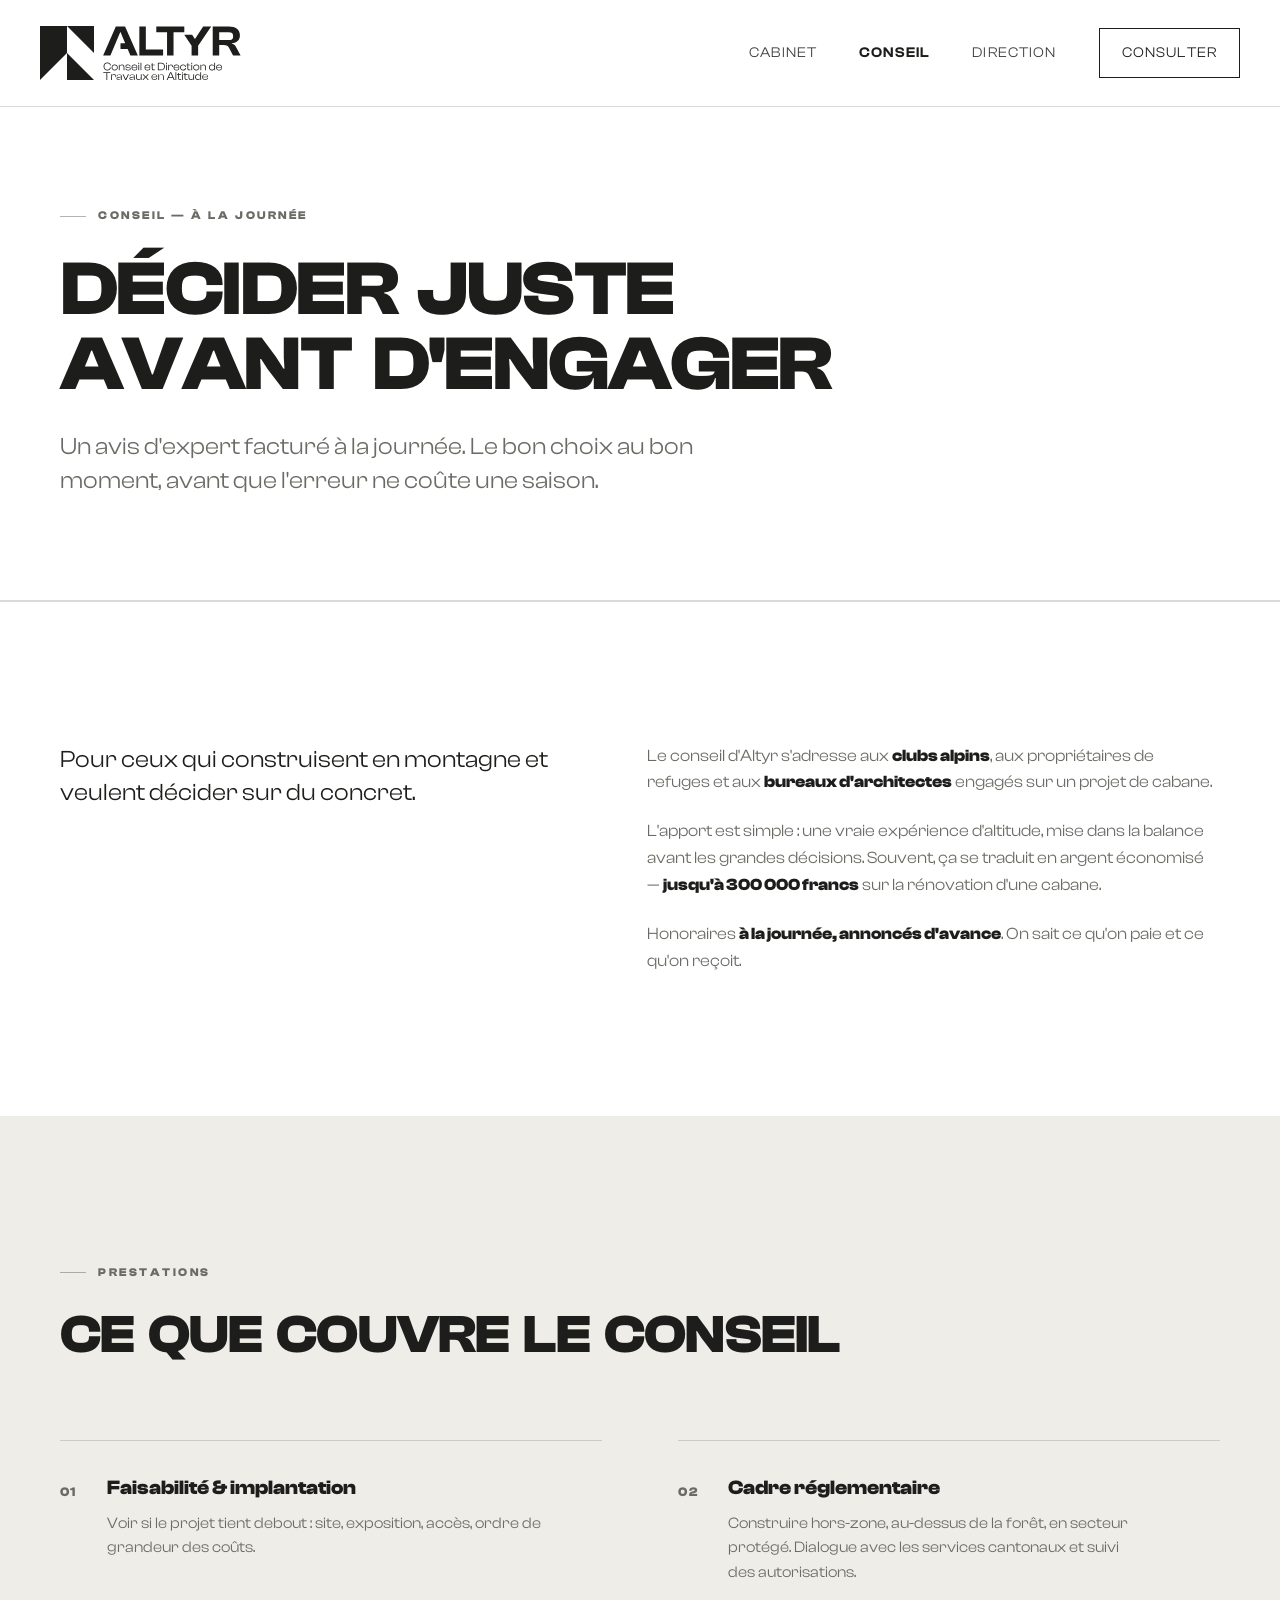
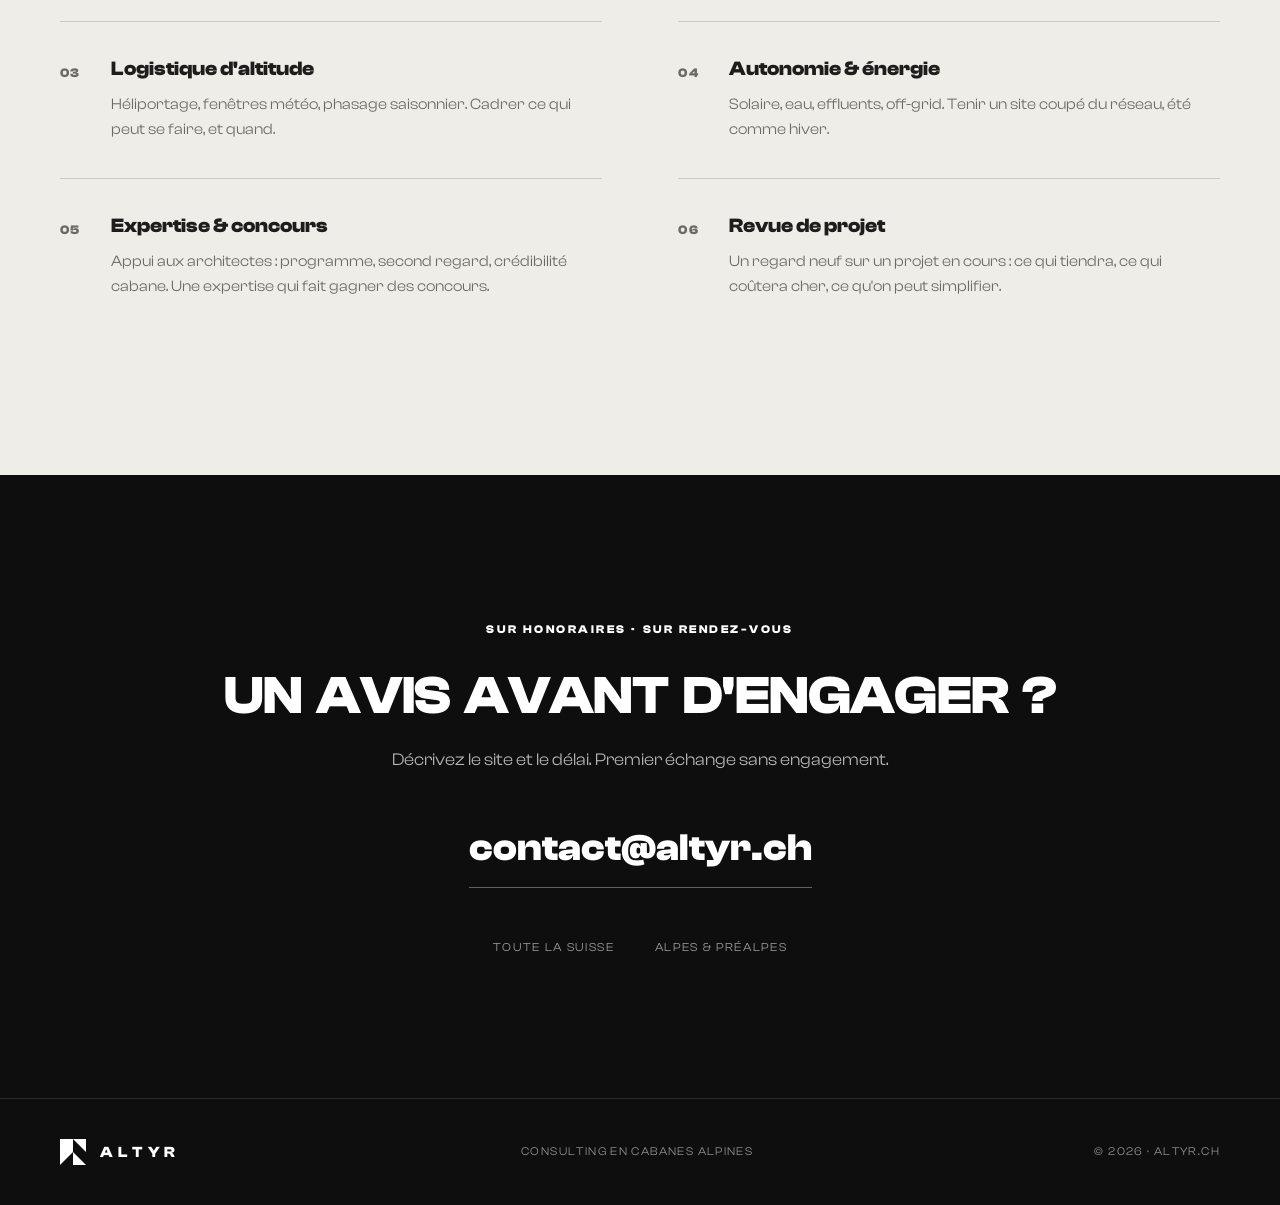
==== commit d908e293: "Logo : utilise le fichier officiel altyr-logo-baseline.svg (mark + ALTYR + baseline) - Remplace le l" ====
--- a/conseil/index.html
+++ b/conseil/index.html
@@ -17,9 +17,12 @@
 
 <!-- NAV -->
 <nav id="nav">
-  <a href="../" class="logo-stack" aria-label="Altyr — accueil">
-    <svg class="lmark" viewBox="0 0 97.15 97.15" aria-hidden="true"><polygon points="48.57 0 48.57 48.57 0 97.14 0 0 48.57 0"/><polygon points="48.57 97.15 48.57 48.57 97.15 97.15 48.57 97.15"/><polygon points="97.15 48.57 48.57 0 97.15 0 97.15 48.57"/></svg>
-    <svg class="lword" viewBox="116 17 290 63" aria-hidden="true"><path d="M163.07,18h-19.53l-26.74,61.15h15.33l20.63-48.64h1l3.74,9.49,5.75,13.32h-9.85v12.32h15.15l5.75,13.51h15.69l-26.92-61.15Z"/><path d="M193.18,79.15V18h13.69v48.83h36.41v12.32h-50.1Z"/><path d="M251.62,79.15V30.32h-22.72v-12.32h59.14v12.32h-22.72v48.83h-13.69Z"/><path d="M327.79,18l-11.68,17.89-5.12,8.21h-1l-5.11-8.21-.26-.4h-16.71l15.51,23.4v20.26h13.78v-20.17l27.56-40.98h-16.97Z"/><path d="M347.98,79.15V18h33.77c15.06,0,23.64,6.66,23.64,18.34,0,9.95-5.75,15.88-17.25,16.98v.73c5.48,1.46,7.58,4.38,9.86,8.67l8.85,16.43h-15.88l-8.4-15.88c-2.46-4.75-4.75-6.3-11.86-6.3h-9.04v22.18h-13.69ZM361.67,46.66h19.99c6.48,0,9.4-1.83,9.4-8.21,0-6.02-2.92-8.12-9.4-8.12h-19.99v16.34Z"/></svg>
+  <a href="../" class="logo" aria-label="Altyr — accueil">
+    <svg class="logo-svg" viewBox="0 0 431.02 116.02" fill="currentColor" aria-hidden="true">
+      <g><polygon points="58 0 58 58 0 116.01 0 0 58 0"/><polygon points="58 116.02 58 58 116.02 116.02 58 116.02"/><polygon points="116.02 58 58 0 116.02 0 116.02 58"/></g>
+      <g><path d="M350.52.93l-11.89,18.22-5.21,8.36h-1.02l-5.2-8.36-.26-.41h-17.02l15.79,23.83v20.63h14.03v-20.54L367.8.93h-17.28Z"/><path d="M371.08,63.2V.94h34.39c15.33,0,24.07,6.78,24.07,18.68,0,10.13-5.85,16.17-17.57,17.29v.74c5.58,1.49,7.71,4.46,10.04,8.83l9.01,16.73h-16.17l-8.55-16.17c-2.51-4.83-4.83-6.41-12.08-6.41h-9.2v22.58h-13.94ZM385.02,30.12h20.35c6.6,0,9.57-1.86,9.57-8.36,0-6.13-2.97-8.27-9.57-8.27h-20.35v16.64Z"/><path d="M182.78.93h-19.89l-27.23,62.27h15.61l21.01-49.53h1.02l3.81,9.66,5.86,13.56h-10.03v12.55h15.43l5.86,13.76h15.98L182.78.93Z"/><path d="M213.45,63.2V.94h13.94v49.72h37.08v12.55h-51.02Z"/><path d="M272.96,63.2V13.48h-23.14V.94h60.22v12.55h-23.14v49.72h-13.94Z"/></g>
+      <g><path d="M136.53,86.98c0-5.13,3.39-8.47,8.2-8.47,4.25,0,7.46,2.38,7.46,6.11v.29h-1.89v-.29c0-2.8-1.94-4.42-5.55-4.42-4.1,0-6.38,2.31-6.38,6.78s2.28,6.78,6.38,6.78c3.61,0,5.55-1.62,5.55-4.42v-.29h1.89v.29c0,3.73-3.19,6.11-7.46,6.11-4.81,0-8.2-3.34-8.2-8.47Z"/><path d="M153.89,89.14c0-3.68,2.63-6.31,6.58-6.31s6.6,2.63,6.6,6.31-2.63,6.31-6.6,6.31-6.58-2.63-6.58-6.31ZM165.35,89.14c0-2.92-1.55-4.74-4.89-4.74s-4.86,1.82-4.86,4.74,1.52,4.74,4.86,4.74,4.89-1.79,4.89-4.74Z"/><path d="M169.38,95.2v-12.13h1.57v3.81h.12c.42-2.06,2.14-4.05,5.16-4.05,3.41,0,5.11,2.43,5.11,5.3v7.07h-1.74v-6.83c0-2.5-1.2-3.95-3.98-3.95-2.95,0-4.49,1.79-4.49,4.91v5.87h-1.74Z"/><path d="M183.62,91.15v-.05h1.74v.15c0,2.04,1.2,2.75,4.17,2.75,2.73,0,3.66-.64,3.66-2.04,0-1.28-.76-1.69-2.77-2.01l-3.24-.47c-2.21-.29-3.61-1.15-3.61-3.17,0-2.14,2.04-3.49,5.38-3.49s5.75,1.47,5.75,4.32v.05h-1.74v-.12c0-1.82-.96-2.8-4.05-2.8-2.55,0-3.61.61-3.61,2.06,0,1.25.64,1.69,2.65,1.99l2.97.42c2.6.37,4,1.25,4,3.22,0,2.28-2.26,3.49-5.4,3.49-3.73,0-5.89-1.5-5.89-4.3Z"/><path d="M196.59,89.14c0-3.68,2.46-6.31,6.36-6.31,3.56,0,6.09,2.06,6.09,5.67,0,.44-.05.81-.12,1.13h-10.68c.1,2.73,1.5,4.37,4.71,4.37,2.85,0,4.17-1.06,4.17-2.82v-.17h1.74v.17c0,2.53-2.5,4.27-5.89,4.27-3.9,0-6.38-2.46-6.38-6.31ZM198.24,88.55h9.16v-.37c0-2.55-1.62-3.9-4.47-3.9-3.14,0-4.57,1.62-4.69,4.27Z"/><path d="M211.35,81.53v-2.77h1.74v2.77h-1.74ZM211.35,95.2v-12.13h1.74v12.13h-1.74Z"/><path d="M216.01,95.2v-16.45h1.74v16.45h-1.74Z"/><path d="M224.58,89.14c0-3.68,2.46-6.31,6.36-6.31,3.56,0,6.09,2.06,6.09,5.67,0,.44-.05.81-.12,1.13h-10.68c.1,2.73,1.5,4.37,4.71,4.37,2.85,0,4.17-1.06,4.17-2.82v-.17h1.74v.17c0,2.53-2.5,4.27-5.89,4.27-3.9,0-6.38-2.46-6.38-6.31ZM226.23,88.55h9.16v-.37c0-2.55-1.62-3.9-4.47-3.9-3.14,0-4.57,1.62-4.69,4.27Z"/><path d="M244.15,95.2c-2.41,0-3.95-1.01-3.95-3.85v-6.78h-2.16v-1.5h2.16v-2.9h1.77v2.9h4.81v1.5h-4.81v6.87c0,1.69.83,2.16,2.6,2.16h2.21v1.6h-2.63Z"/><path d="M253.26,95.2v-16.45h7.14c4.93,0,8.08,3.19,8.08,8.22s-3.14,8.22-8.08,8.22h-7.14ZM255.03,80.35v13.26h5.38c4.17,0,6.24-2.16,6.24-6.63s-2.06-6.63-6.24-6.63h-5.38Z"/><path d="M270.82,81.53v-2.77h1.74v2.77h-1.74ZM270.82,95.2v-12.13h1.74v12.13h-1.74Z"/><path d="M275.49,95.2v-12.13h1.57v3.31h.12c.37-1.94,1.74-3.56,4.27-3.56,2.8,0,4.03,2.06,4.03,4.32v1.2h-1.74v-.93c0-2.06-.86-3.07-2.97-3.07-2.46,0-3.54,1.55-3.54,4.27v6.58h-1.74Z"/><path d="M286.88,89.14c0-3.68,2.46-6.31,6.36-6.31,3.56,0,6.09,2.06,6.09,5.67,0,.44-.05.81-.12,1.13h-10.68c.1,2.73,1.5,4.37,4.71,4.37,2.85,0,4.17-1.06,4.17-2.82v-.17h1.74v.17c0,2.53-2.5,4.27-5.89,4.27-3.9,0-6.38-2.46-6.38-6.31ZM288.53,88.55h9.16v-.37c0-2.55-1.62-3.9-4.47-3.9-3.14,0-4.57,1.62-4.69,4.27Z"/><path d="M301.02,89.14c0-3.68,2.53-6.31,6.41-6.31,3.39,0,6.04,2.01,6.04,4.94v.2h-1.72v-.15c0-2.16-1.57-3.39-4.35-3.39-3.24,0-4.64,1.74-4.64,4.71s1.4,4.71,4.64,4.71c2.77,0,4.35-1.23,4.35-3.39v-.15h1.72v.2c0,2.92-2.65,4.94-6.04,4.94-3.88,0-6.41-2.63-6.41-6.31Z"/><path d="M320.62,95.2c-2.41,0-3.95-1.01-3.95-3.85v-6.78h-2.16v-1.5h2.16v-2.9h1.77v2.9h4.81v1.5h-4.81v6.87c0,1.69.83,2.16,2.6,2.16h2.21v1.6h-2.63Z"/><path d="M325.16,81.53v-2.77h1.74v2.77h-1.74ZM325.16,95.2v-12.13h1.74v12.13h-1.74Z"/><path d="M329.19,89.14c0-3.68,2.63-6.31,6.58-6.31s6.6,2.63,6.6,6.31-2.63,6.31-6.6,6.31-6.58-2.63-6.58-6.31ZM340.66,89.14c0-2.92-1.55-4.74-4.89-4.74s-4.86,1.82-4.86,4.74,1.52,4.74,4.86,4.74,4.89-1.79,4.89-4.74Z"/><path d="M344.69,95.2v-12.13h1.57v3.81h.12c.42-2.06,2.14-4.05,5.16-4.05,3.41,0,5.11,2.43,5.11,5.3v7.07h-1.74v-6.83c0-2.5-1.2-3.95-3.98-3.95-2.95,0-4.49,1.79-4.49,4.91v5.87h-1.74Z"/><path d="M363.2,89.14c0-3.68,2.16-6.31,5.89-6.31,2.87,0,4.66,1.55,5.2,3.63h.12v-7.71h1.74v16.45h-1.6v-3.58h-.1c-.59,2.43-2.55,3.83-5.23,3.83-3.88,0-6.04-2.63-6.04-6.31ZM369.68,93.85c2.85,0,4.74-1.65,4.74-4.52v-.22c0-3-1.79-4.66-4.79-4.66-2.77,0-4.67,1.18-4.67,4.69s1.87,4.71,4.71,4.71Z"/><path d="M378.47,89.14c0-3.68,2.46-6.31,6.36-6.31,3.56,0,6.09,2.06,6.09,5.67,0,.44-.05.81-.12,1.13h-10.68c.1,2.73,1.5,4.37,4.71,4.37,2.85,0,4.17-1.06,4.17-2.82v-.17h1.74v.17c0,2.53-2.5,4.27-5.89,4.27-3.9,0-6.38-2.46-6.38-6.31ZM380.12,88.55h9.16v-.37c0-2.55-1.62-3.9-4.47-3.9-3.14,0-4.57,1.62-4.69,4.27Z"/><path d="M142.71,115.77v-14.85h-6.78v-1.6h15.27v1.6h-6.75v14.85h-1.74Z"/><path d="M152.95,115.77v-12.13h1.57v3.31h.12c.37-1.94,1.74-3.56,4.27-3.56,2.8,0,4.03,2.06,4.03,4.32v1.2h-1.74v-.93c0-2.06-.86-3.07-2.97-3.07-2.46,0-3.54,1.55-3.54,4.27v6.58h-1.74Z"/><path d="M164.32,112.92c0-1.99,1.64-2.85,3.9-3.09l5.77-.64v-.93c0-2.36-1.03-3.29-3.68-3.29s-3.98.93-3.98,3.07v.1h-1.74v-.1c0-2.55,2.11-4.64,5.84-4.64s5.25,2.11,5.25,4.79v7.59h-1.57v-3.27h-.12c-.71,2.23-2.85,3.51-5.67,3.51-2.38,0-4-1.13-4-3.09ZM168.72,114.67c2.95,0,5.28-1.3,5.28-4.22v-.1l-5.23.59c-1.82.17-2.7.61-2.7,1.87s.81,1.87,2.65,1.87Z"/><path d="M183.13,115.77l-5.79-12.13h1.89l4.91,10.41h.15l4.89-10.41h1.89l-5.79,12.13h-2.14Z"/><path d="M192.15,112.92c0-1.99,1.64-2.85,3.9-3.09l5.77-.64v-.93c0-2.36-1.03-3.29-3.68-3.29s-3.98.93-3.98,3.07v.1h-1.74v-.1c0-2.55,2.11-4.64,5.84-4.64s5.25,2.11,5.25,4.79v7.59h-1.57v-3.27h-.12c-.71,2.23-2.85,3.51-5.67,3.51-2.38,0-4-1.13-4-3.09ZM196.54,114.67c2.95,0,5.28-1.3,5.28-4.22v-.1l-5.23.59c-1.82.17-2.7.61-2.7,1.87s.81,1.87,2.65,1.87Z"/><path d="M206.31,110.74v-7.1h1.74v6.83c0,2.53,1.23,3.98,4.03,3.98,2.97,0,4.52-1.79,4.52-4.91v-5.89h1.74v12.13h-1.57v-3.78h-.12c-.42,2.06-2.16,4.03-5.18,4.03-3.46,0-5.16-2.41-5.16-5.28Z"/><path d="M220.02,115.77l5.52-6.04v-.12l-5.52-5.97h2.11l4.74,5.03h.12l4.71-5.03h2.09l-5.55,5.92v.12l5.55,6.09h-2.11l-4.76-5.13h-.1l-4.71,5.13h-2.09Z"/><path d="M239.39,109.71c0-3.68,2.46-6.31,6.36-6.31,3.56,0,6.09,2.06,6.09,5.67,0,.44-.05.81-.12,1.13h-10.68c.1,2.73,1.5,4.37,4.71,4.37,2.85,0,4.17-1.06,4.17-2.82v-.17h1.74v.17c0,2.53-2.5,4.27-5.89,4.27-3.9,0-6.38-2.46-6.38-6.31ZM241.04,109.12h9.16v-.37c0-2.55-1.62-3.9-4.47-3.9-3.14,0-4.57,1.62-4.69,4.27Z"/><path d="M254.15,115.77v-12.13h1.57v3.81h.12c.42-2.06,2.14-4.05,5.16-4.05,3.41,0,5.11,2.43,5.11,5.3v7.07h-1.74v-6.83c0-2.5-1.2-3.95-3.98-3.95-2.95,0-4.49,1.79-4.49,4.91v5.87h-1.74Z"/><path d="M272.12,115.77l7.44-16.45h2.43l7.46,16.45h-1.96l-2.21-4.84h-9.04l-2.21,4.84h-1.92ZM276.96,109.36h7.61l-2.85-6.24-.91-2.14h-.15l-.88,2.14-2.82,6.24Z"/><path d="M291.06,115.77v-16.45h1.74v16.45h-1.74Z"/><path d="M300.53,115.77c-2.41,0-3.95-1.01-3.95-3.85v-6.78h-2.16v-1.5h2.16v-2.9h1.77v2.9h4.81v1.5h-4.81v6.87c0,1.69.83,2.16,2.6,2.16h2.21v1.6h-2.63Z"/><path d="M305.08,102.1v-2.77h1.74v2.77h-1.74ZM305.08,115.77v-12.13h1.74v12.13h-1.74Z"/><path d="M314.55,115.77c-2.41,0-3.95-1.01-3.95-3.85v-6.78h-2.16v-1.5h2.16v-2.9h1.77v2.9h4.81v1.5h-4.81v6.87c0,1.69.83,2.16,2.6,2.16h2.21v1.6h-2.63Z"/><path d="M319.02,110.74v-7.1h1.74v6.83c0,2.53,1.23,3.98,4.03,3.98,2.97,0,4.52-1.79,4.52-4.91v-5.89h1.74v12.13h-1.57v-3.78h-.12c-.42,2.06-2.16,4.03-5.18,4.03-3.46,0-5.16-2.41-5.16-5.28Z"/><path d="M333.17,109.71c0-3.68,2.16-6.31,5.89-6.31,2.87,0,4.66,1.55,5.2,3.63h.12v-7.71h1.74v16.45h-1.6v-3.58h-.1c-.59,2.43-2.55,3.83-5.23,3.83-3.88,0-6.04-2.63-6.04-6.31ZM339.65,114.42c2.85,0,4.74-1.65,4.74-4.52v-.22c0-3-1.79-4.66-4.79-4.66-2.77,0-4.67,1.18-4.67,4.69s1.87,4.71,4.71,4.71Z"/><path d="M348.44,109.71c0-3.68,2.46-6.31,6.36-6.31,3.56,0,6.09,2.06,6.09,5.67,0,.44-.05.81-.12,1.13h-10.68c.1,2.73,1.5,4.37,4.71,4.37,2.85,0,4.17-1.06,4.17-2.82v-.17h1.74v.17c0,2.53-2.5,4.27-5.89,4.27-3.9,0-6.38-2.46-6.38-6.31ZM350.09,109.12h9.16v-.37c0-2.55-1.62-3.9-4.47-3.9-3.14,0-4.57,1.62-4.69,4.27Z"/></g>
+    </svg>
   </a>
   <button class="nav-toggle" id="navToggle" aria-label="Menu"><span></span><span></span><span></span></button>
   <div class="nav-links" id="navLinks">
--- a/assets/css/styles.css
+++ b/assets/css/styles.css
@@ -45,8 +45,8 @@
 
 /* Titres */
 h1,h2,h3,h4{font-family:var(--display);font-weight:700;line-height:1.02;letter-spacing:-.01em;text-wrap:balance}
-.display{font-size:clamp(2.5rem,7vw,6rem);text-transform:uppercase;line-height:.98;letter-spacing:-.02em}
-.title{font-size:clamp(1.9rem,4.2vw,3.4rem);text-transform:uppercase;letter-spacing:-.015em;line-height:1.02}
+.display{font-size:clamp(2.5rem,7vw,6rem);text-transform:uppercase;line-height:.98;letter-spacing:-.02em;word-spacing:.16em}
+.title{font-size:clamp(1.9rem,4.2vw,3.4rem);text-transform:uppercase;letter-spacing:-.015em;line-height:1.02;word-spacing:.12em}
 p{text-wrap:pretty}
 .lead{font-size:clamp(1.15rem,1.9vw,1.5rem);line-height:1.4;font-weight:400;max-width:30ch}
 .muted{color:var(--muted)}
@@ -66,12 +66,9 @@
 nav.scrolled{background:rgba(255,255,255,.92);backdrop-filter:blur(10px);border-bottom:1px solid var(--line);color:var(--ink);padding:18px var(--pad)}
 /* Sous-pages : nav solide d'emblée (pas de photo derrière) */
 .page-sub nav{background:rgba(255,255,255,.92);backdrop-filter:blur(10px);border-bottom:1px solid var(--line);color:var(--ink)}
-/* Logo vertical : mark au-dessus, wordmark ALTYR dessous */
-.logo-stack{display:flex;flex-direction:column;align-items:flex-start;gap:9px}
-.logo-stack .lmark{height:44px;width:auto;display:block;fill:currentColor;transition:height .4s}
-.logo-stack .lword{height:17px;width:auto;display:block;fill:currentColor;transition:height .4s}
-nav.scrolled .logo-stack .lmark{height:34px}
-nav.scrolled .logo-stack .lword{height:13px}
+/* Logo officiel (mark + ALTYR + baseline), fichier intact, recoloré via currentColor */
+.logo-svg{height:54px;width:auto;display:block;fill:currentColor;transition:height .4s}
+nav.scrolled .logo-svg{height:42px}
 .nav-links{display:flex;align-items:center;gap:42px}
 .nav-links a{font-size:.9rem;letter-spacing:.08em;text-transform:uppercase;font-weight:400;opacity:.85;transition:opacity .25s}
 .nav-links a:hover,.nav-links a.active{opacity:1}
@@ -97,7 +94,7 @@
 /* Page header (sous-pages) */
 .phead{padding:200px 0 clamp(56px,8vw,104px);border-bottom:1px solid var(--line)}
 .phead .kicker{color:var(--muted);margin-bottom:26px}
-.phead h1{font-size:clamp(2.3rem,6vw,4.8rem);text-transform:uppercase;letter-spacing:-.02em;line-height:.98;margin-bottom:28px;max-width:17ch}
+.phead h1{font-size:clamp(2.3rem,6vw,4.8rem);text-transform:uppercase;letter-spacing:-.02em;word-spacing:.14em;line-height:.98;margin-bottom:28px;max-width:17ch}
 .phead .lead{max-width:42ch;color:var(--muted)}
 
 /* 5. SECTIONS ------------------------------------------------------------ */
@@ -126,7 +123,7 @@
 .offer:nth-child(1){border-right:1px solid var(--line);padding-right:clamp(28px,4vw,56px)}
 .offer:nth-child(2){padding-left:clamp(28px,4vw,56px)}
 .offer .onum{font-size:.74rem;font-weight:700;letter-spacing:.18em;text-transform:uppercase;color:var(--muted)}
-.offer h3{font-size:clamp(1.6rem,2.8vw,2.3rem);text-transform:uppercase;letter-spacing:-.015em;margin:18px 0 16px}
+.offer h3{font-size:clamp(1.6rem,2.8vw,2.3rem);text-transform:uppercase;letter-spacing:-.015em;word-spacing:.1em;margin:18px 0 16px}
 .offer p{color:var(--muted);font-size:1.02rem;max-width:42ch;margin-bottom:24px}
 .offer .more{display:inline-flex;align-items:center;gap:10px;font-weight:700;font-size:.8rem;letter-spacing:.1em;text-transform:uppercase}
 .offer .more .arr{transition:transform .3s}
@@ -190,9 +187,8 @@
 /* 6. RESPONSIVE ---------------------------------------------------------- */
 @media(max-width:900px){
   :root{--pad:24px}
-  nav{padding:20px var(--pad)}
-  .logo-stack .lmark{height:38px}
-  .logo-stack .lword{height:14px}
+  nav{padding:18px var(--pad)}
+  .logo-svg{height:44px}
   .nav-links{position:fixed;inset:0;background:var(--ink);color:#fff;flex-direction:column;justify-content:center;gap:30px;transform:translateX(100%);transition:transform .4s ease}
   .nav-links.open{transform:none}
   .nav-links a{font-size:1.3rem;opacity:1}
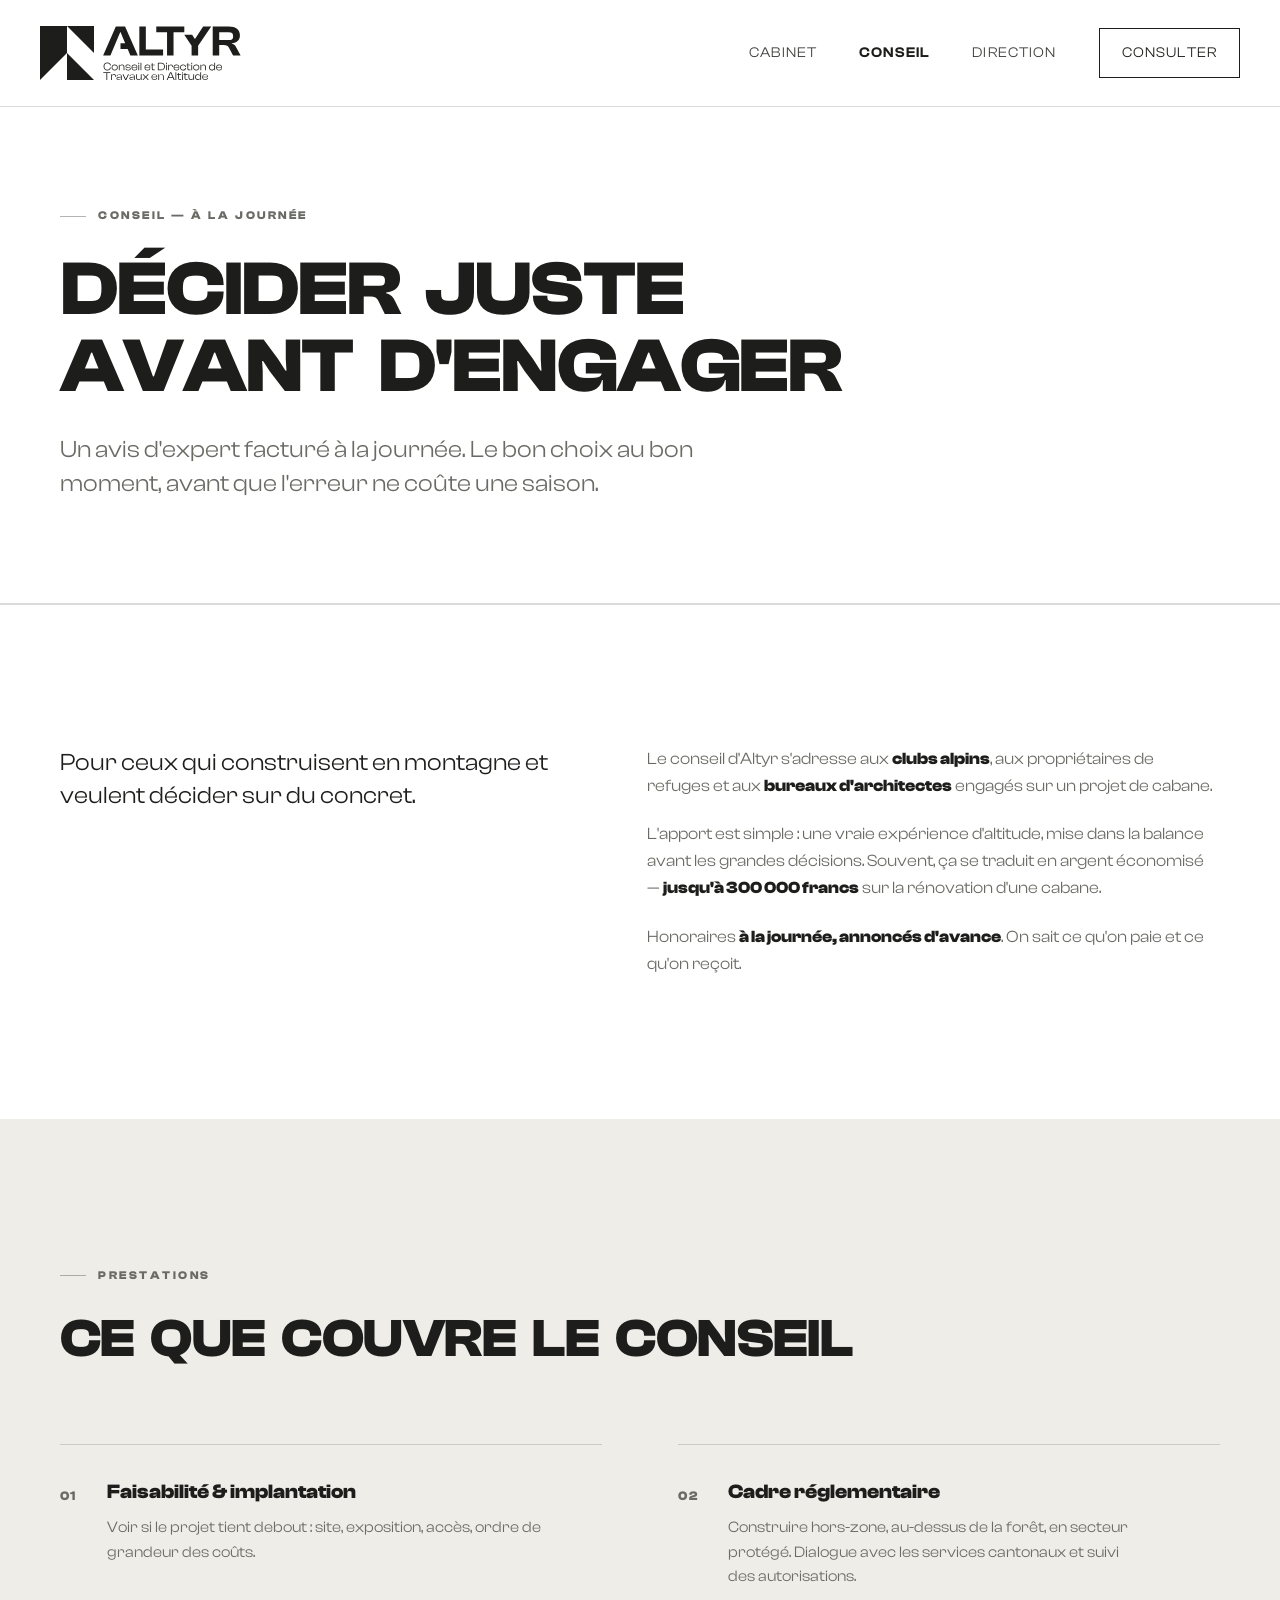
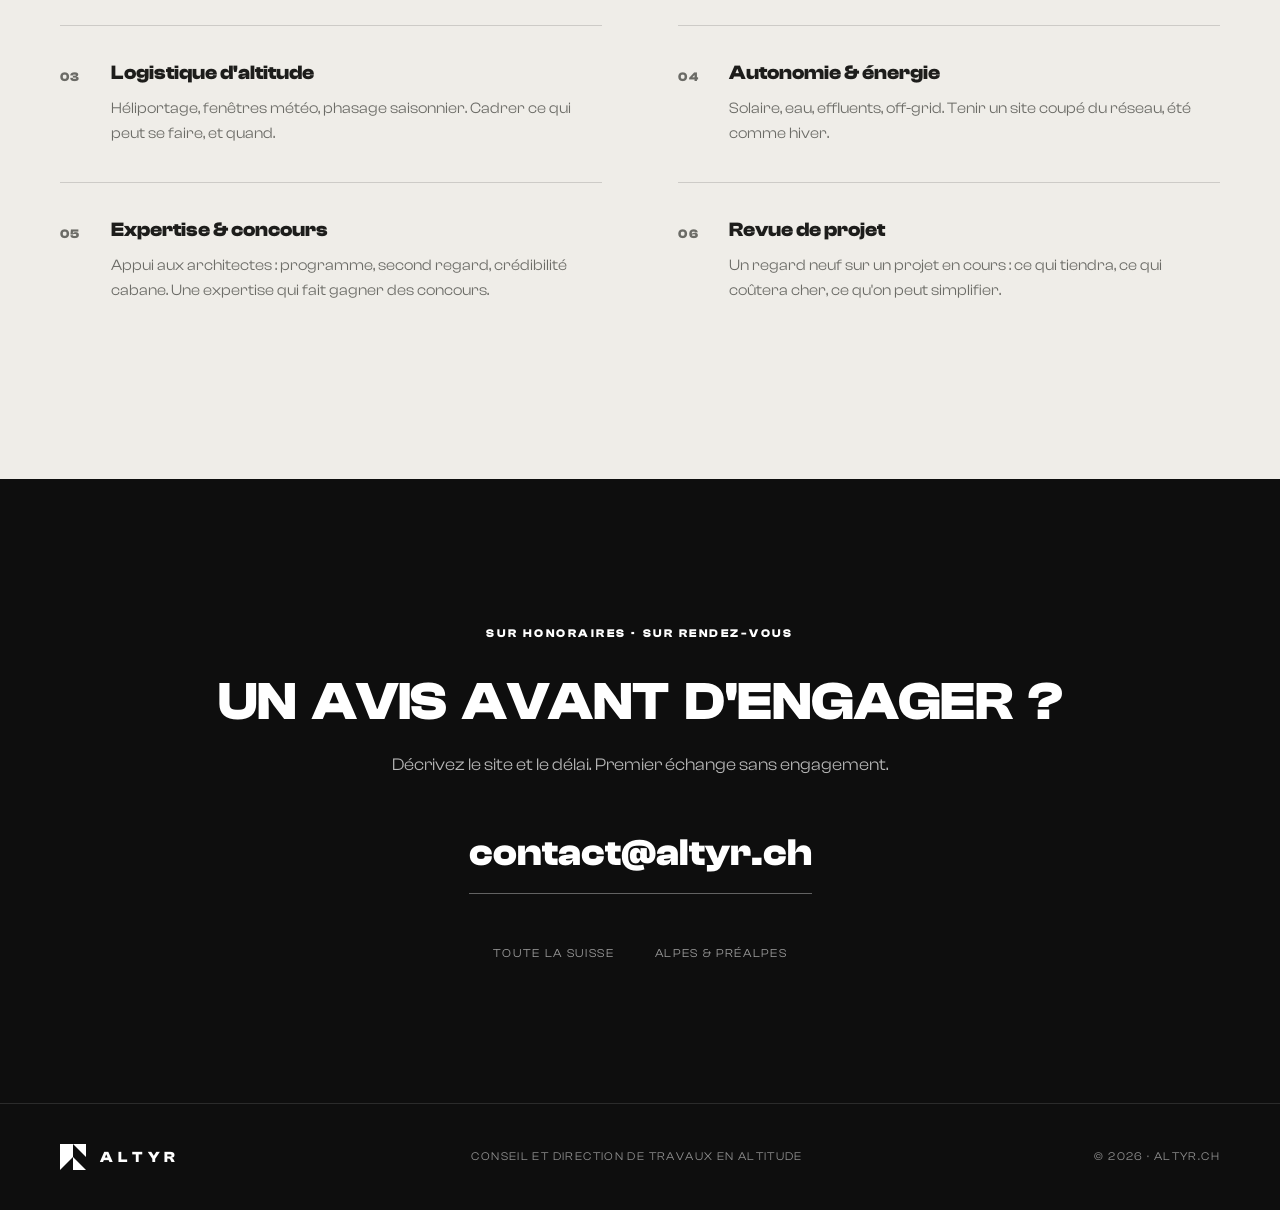
==== commit 08ca2e61: "Accroche unifiée + espacement des titres ajusté - 'Consulting en cabanes alpines' remplacé partout p" ====
--- a/conseil/index.html
+++ b/conseil/index.html
@@ -94,7 +94,7 @@
       <svg class="mark" viewBox="0 0 97.15 97.15" aria-hidden="true"><polygon points="48.57 0 48.57 48.57 0 97.14 0 0 48.57 0"/><polygon points="48.57 97.15 48.57 48.57 97.15 97.15 48.57 97.15"/><polygon points="97.15 48.57 48.57 0 97.15 0 97.15 48.57"/></svg>
       <b>ALTYR</b>
     </div>
-    <span class="foot-meta">Consulting en cabanes alpines</span>
+    <span class="foot-meta">Conseil et Direction de Travaux en Altitude</span>
     <span class="foot-meta">© 2026 · altyr.ch</span>
   </div>
 </footer>
--- a/assets/css/styles.css
+++ b/assets/css/styles.css
@@ -45,8 +45,8 @@
 
 /* Titres */
 h1,h2,h3,h4{font-family:var(--display);font-weight:700;line-height:1.02;letter-spacing:-.01em;text-wrap:balance}
-.display{font-size:clamp(2.5rem,7vw,6rem);text-transform:uppercase;line-height:.98;letter-spacing:-.02em;word-spacing:.16em}
-.title{font-size:clamp(1.9rem,4.2vw,3.4rem);text-transform:uppercase;letter-spacing:-.015em;line-height:1.02;word-spacing:.12em}
+.display{font-size:clamp(2.5rem,7vw,6rem);text-transform:uppercase;line-height:1.0;letter-spacing:-.015em;word-spacing:.22em}
+.title{font-size:clamp(1.9rem,4.2vw,3.4rem);text-transform:uppercase;letter-spacing:-.01em;line-height:1.04;word-spacing:.15em}
 p{text-wrap:pretty}
 .lead{font-size:clamp(1.15rem,1.9vw,1.5rem);line-height:1.4;font-weight:400;max-width:30ch}
 .muted{color:var(--muted)}
@@ -94,7 +94,7 @@
 /* Page header (sous-pages) */
 .phead{padding:200px 0 clamp(56px,8vw,104px);border-bottom:1px solid var(--line)}
 .phead .kicker{color:var(--muted);margin-bottom:26px}
-.phead h1{font-size:clamp(2.3rem,6vw,4.8rem);text-transform:uppercase;letter-spacing:-.02em;word-spacing:.14em;line-height:.98;margin-bottom:28px;max-width:17ch}
+.phead h1{font-size:clamp(2.3rem,6vw,4.8rem);text-transform:uppercase;letter-spacing:-.015em;word-spacing:.2em;line-height:1.0;margin-bottom:28px;max-width:17ch}
 .phead .lead{max-width:42ch;color:var(--muted)}
 
 /* 5. SECTIONS ------------------------------------------------------------ */
@@ -123,7 +123,7 @@
 .offer:nth-child(1){border-right:1px solid var(--line);padding-right:clamp(28px,4vw,56px)}
 .offer:nth-child(2){padding-left:clamp(28px,4vw,56px)}
 .offer .onum{font-size:.74rem;font-weight:700;letter-spacing:.18em;text-transform:uppercase;color:var(--muted)}
-.offer h3{font-size:clamp(1.6rem,2.8vw,2.3rem);text-transform:uppercase;letter-spacing:-.015em;word-spacing:.1em;margin:18px 0 16px}
+.offer h3{font-size:clamp(1.6rem,2.8vw,2.3rem);text-transform:uppercase;letter-spacing:-.01em;word-spacing:.12em;margin:18px 0 16px}
 .offer p{color:var(--muted);font-size:1.02rem;max-width:42ch;margin-bottom:24px}
 .offer .more{display:inline-flex;align-items:center;gap:10px;font-weight:700;font-size:.8rem;letter-spacing:.1em;text-transform:uppercase}
 .offer .more .arr{transition:transform .3s}
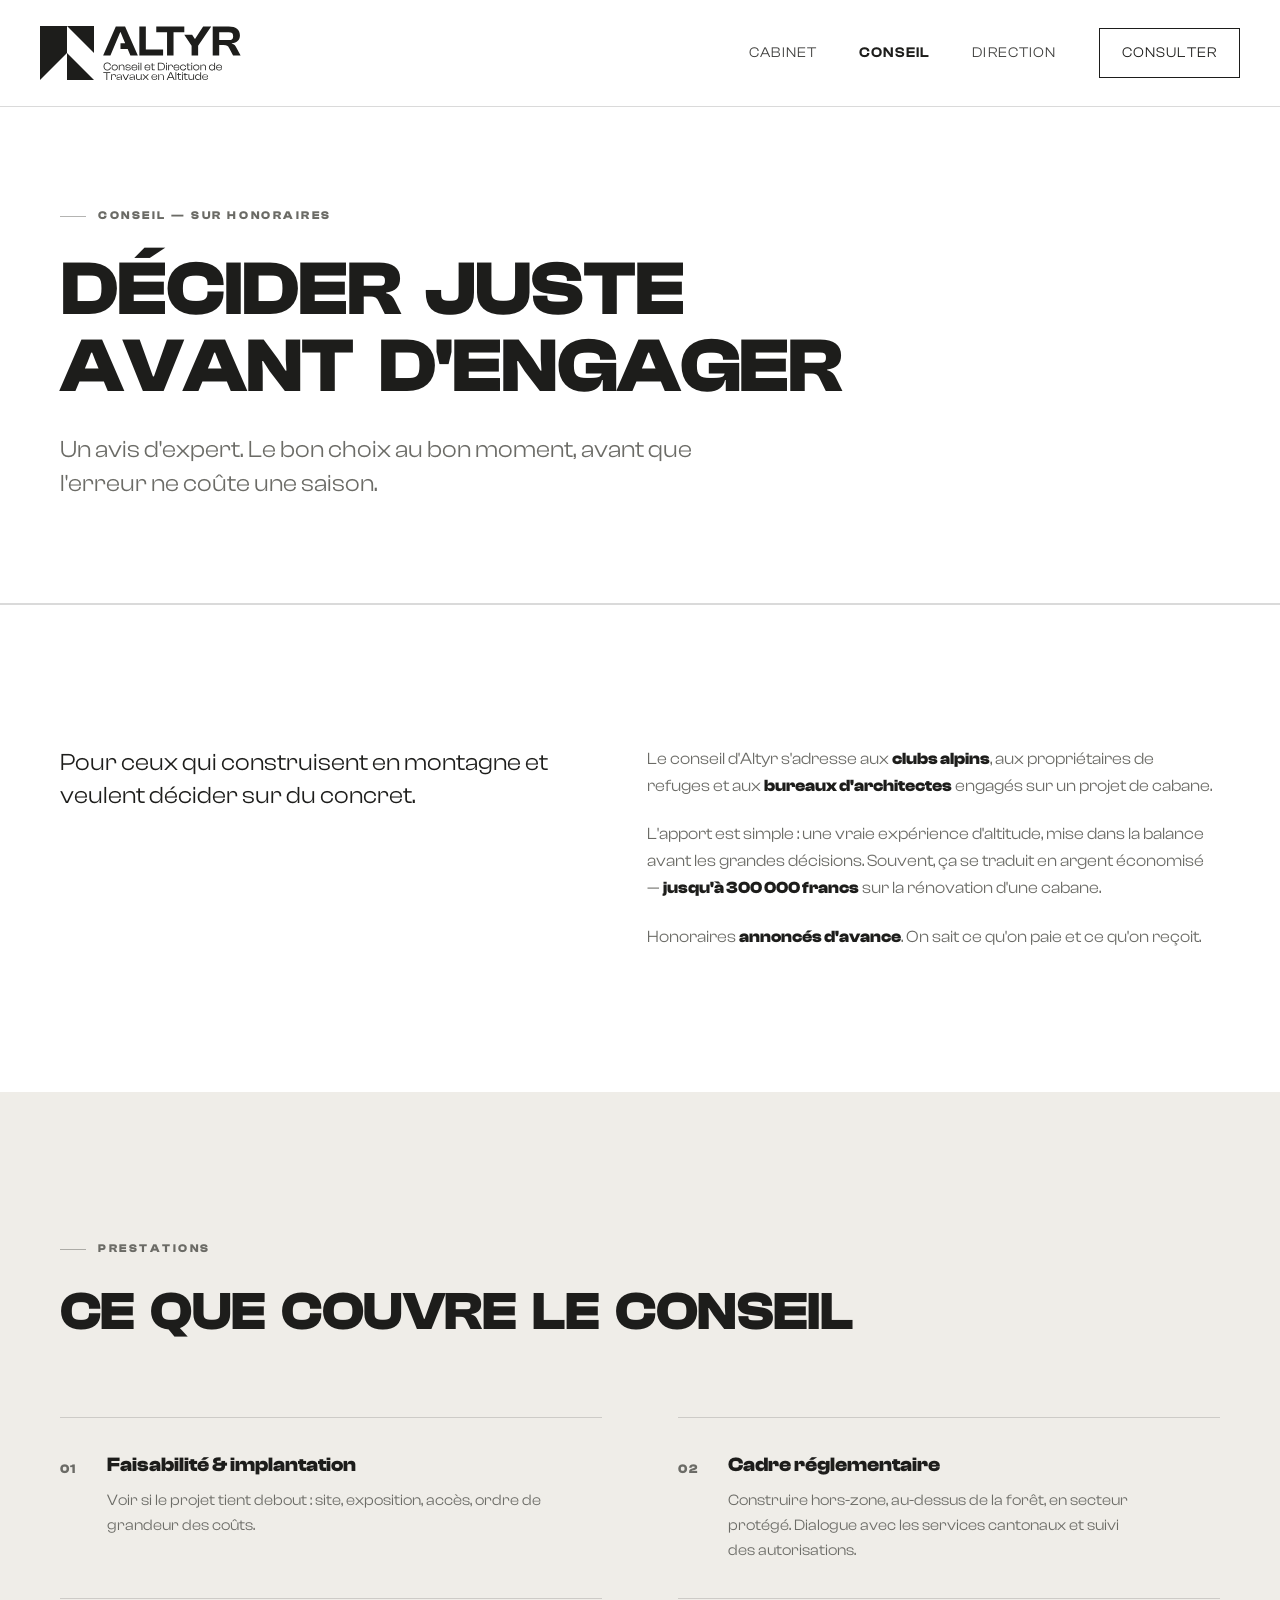
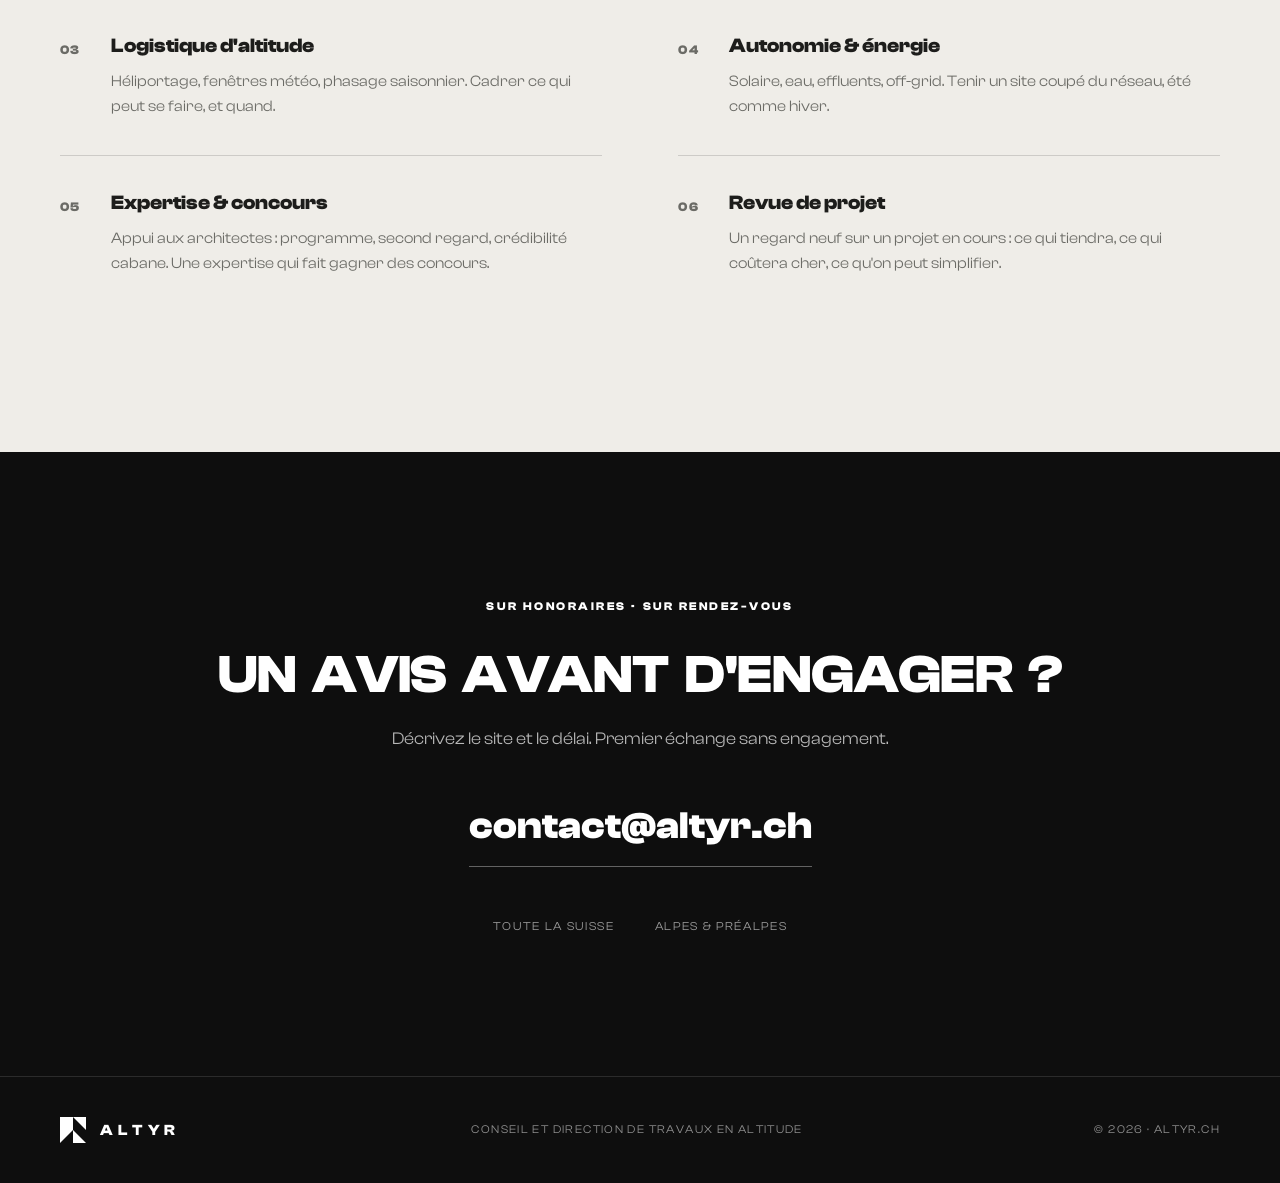
==== commit a798337b: "Retrait de 'à la journée' partout (juste Conseil) - Hero + meta : 'Conseil et direction de travaux.." ====
--- a/conseil/index.html
+++ b/conseil/index.html
@@ -4,14 +4,14 @@
 <meta charset="UTF-8">
 <meta name="viewport" content="width=device-width, initial-scale=1.0">
 <title>Conseil — Altyr · Olivier Genet</title>
-<meta name="description" content="Conseil à la journée pour les cabanes de montagne : faisabilité, autorisations, logistique, énergie, appui en concours. Pour clubs alpins et bureaux d'architectes.">
+<meta name="description" content="Conseil pour les cabanes de montagne : faisabilité, autorisations, logistique, énergie, appui en concours. Pour clubs alpins et bureaux d'architectes.">
 <link rel="icon" type="image/svg+xml" href="data:image/svg+xml,%3Csvg xmlns='http://www.w3.org/2000/svg' viewBox='0 0 97.15 97.15'%3E%3Crect width='97.15' height='97.15' fill='%231d1d1b'/%3E%3Cg fill='%23efede8'%3E%3Cpolygon points='48.57 0 48.57 48.57 0 97.14 0 0 48.57 0'/%3E%3Cpolygon points='48.57 97.15 48.57 48.57 97.15 97.15 48.57 97.15'/%3E%3Cpolygon points='97.15 48.57 48.57 0 97.15 0 97.15 48.57'/%3E%3C/g%3E%3C/svg%3E">
 <meta property="og:type" content="website">
 <meta property="og:title" content="Conseil — Altyr">
-<meta property="og:description" content="Conseil à la journée pour les cabanes de montagne. Décider juste avant d'engager.">
+<meta property="og:description" content="Conseil pour les cabanes de montagne. Décider juste avant d'engager.">
 <meta property="og:locale" content="fr_CH">
-<link rel="stylesheet" href="../assets/css/styles.css">
-<script defer src="../assets/js/main.js"></script>
+<link rel="stylesheet" href="../assets/css/styles.css?v=10">
+<script defer src="../assets/js/main.js?v=10"></script>
 </head>
 <body class="page-sub">
 
@@ -36,9 +36,9 @@
 <!-- PAGE HEADER -->
 <header class="phead">
   <div class="wrap">
-    <span class="kicker">Conseil — à la journée</span>
+    <span class="kicker">Conseil — sur honoraires</span>
     <h1>Décider juste avant d'engager</h1>
-    <p class="lead">Un avis d'expert facturé à la journée. Le bon choix au bon moment, avant que l'erreur ne coûte une saison.</p>
+    <p class="lead">Un avis d'expert. Le bon choix au bon moment, avant que l'erreur ne coûte une saison.</p>
   </div>
 </header>
 
@@ -50,7 +50,7 @@
       <div class="body-col reveal">
         <p>Le conseil d'Altyr s'adresse aux <strong>clubs alpins</strong>, aux propriétaires de refuges et aux <strong>bureaux d'architectes</strong> engagés sur un projet de cabane.</p>
         <p>L'apport est simple : une vraie expérience d'altitude, mise dans la balance avant les grandes décisions. Souvent, ça se traduit en argent économisé — <strong>jusqu'à 300 000 francs</strong> sur la rénovation d'une cabane.</p>
-        <p>Honoraires <strong>à la journée, annoncés d'avance</strong>. On sait ce qu'on paie et ce qu'on reçoit.</p>
+        <p>Honoraires <strong>annoncés d'avance</strong>. On sait ce qu'on paie et ce qu'on reçoit.</p>
       </div>
     </div>
   </div>
--- a/assets/css/styles.css
+++ b/assets/css/styles.css
@@ -45,7 +45,7 @@
 
 /* Titres */
 h1,h2,h3,h4{font-family:var(--display);font-weight:700;line-height:1.02;letter-spacing:-.01em;text-wrap:balance}
-.display{font-size:clamp(2.5rem,7vw,6rem);text-transform:uppercase;line-height:1.0;letter-spacing:-.015em;word-spacing:.22em}
+.display{font-size:clamp(2.1rem,5.4vw,5rem);text-transform:uppercase;line-height:1.04;letter-spacing:-.015em;word-spacing:.18em}
 .title{font-size:clamp(1.9rem,4.2vw,3.4rem);text-transform:uppercase;letter-spacing:-.01em;line-height:1.04;word-spacing:.15em}
 p{text-wrap:pretty}
 .lead{font-size:clamp(1.15rem,1.9vw,1.5rem);line-height:1.4;font-weight:400;max-width:30ch}
@@ -86,7 +86,7 @@
 .hero::after{content:"";position:absolute;inset:0;z-index:1;pointer-events:none;background:linear-gradient(180deg,rgba(14,14,14,.55) 0%,rgba(14,14,14,.1) 32%,rgba(14,14,14,.15) 60%,rgba(14,14,14,.82) 100%)}
 .hero-inner{position:relative;z-index:2;width:100%;color:#fff;padding-bottom:64px}
 .hero .kicker{margin-bottom:26px;color:#fff}
-.hero h1{margin-bottom:30px;max-width:18ch;color:#fff}
+.hero h1{margin-bottom:30px;max-width:none;color:#fff;text-wrap:normal}
 .hero-sub{font-size:clamp(1rem,1.5vw,1.2rem);max-width:46ch;margin-bottom:38px;color:rgba(255,255,255,.86);font-weight:400}
 .hero-actions{display:flex;align-items:center;gap:18px;flex-wrap:wrap}
 .hero-coord{position:absolute;z-index:2;top:46%;right:var(--pad);text-align:right;font-size:.72rem;letter-spacing:.16em;text-transform:uppercase;color:rgba(255,255,255,.75);line-height:2}
